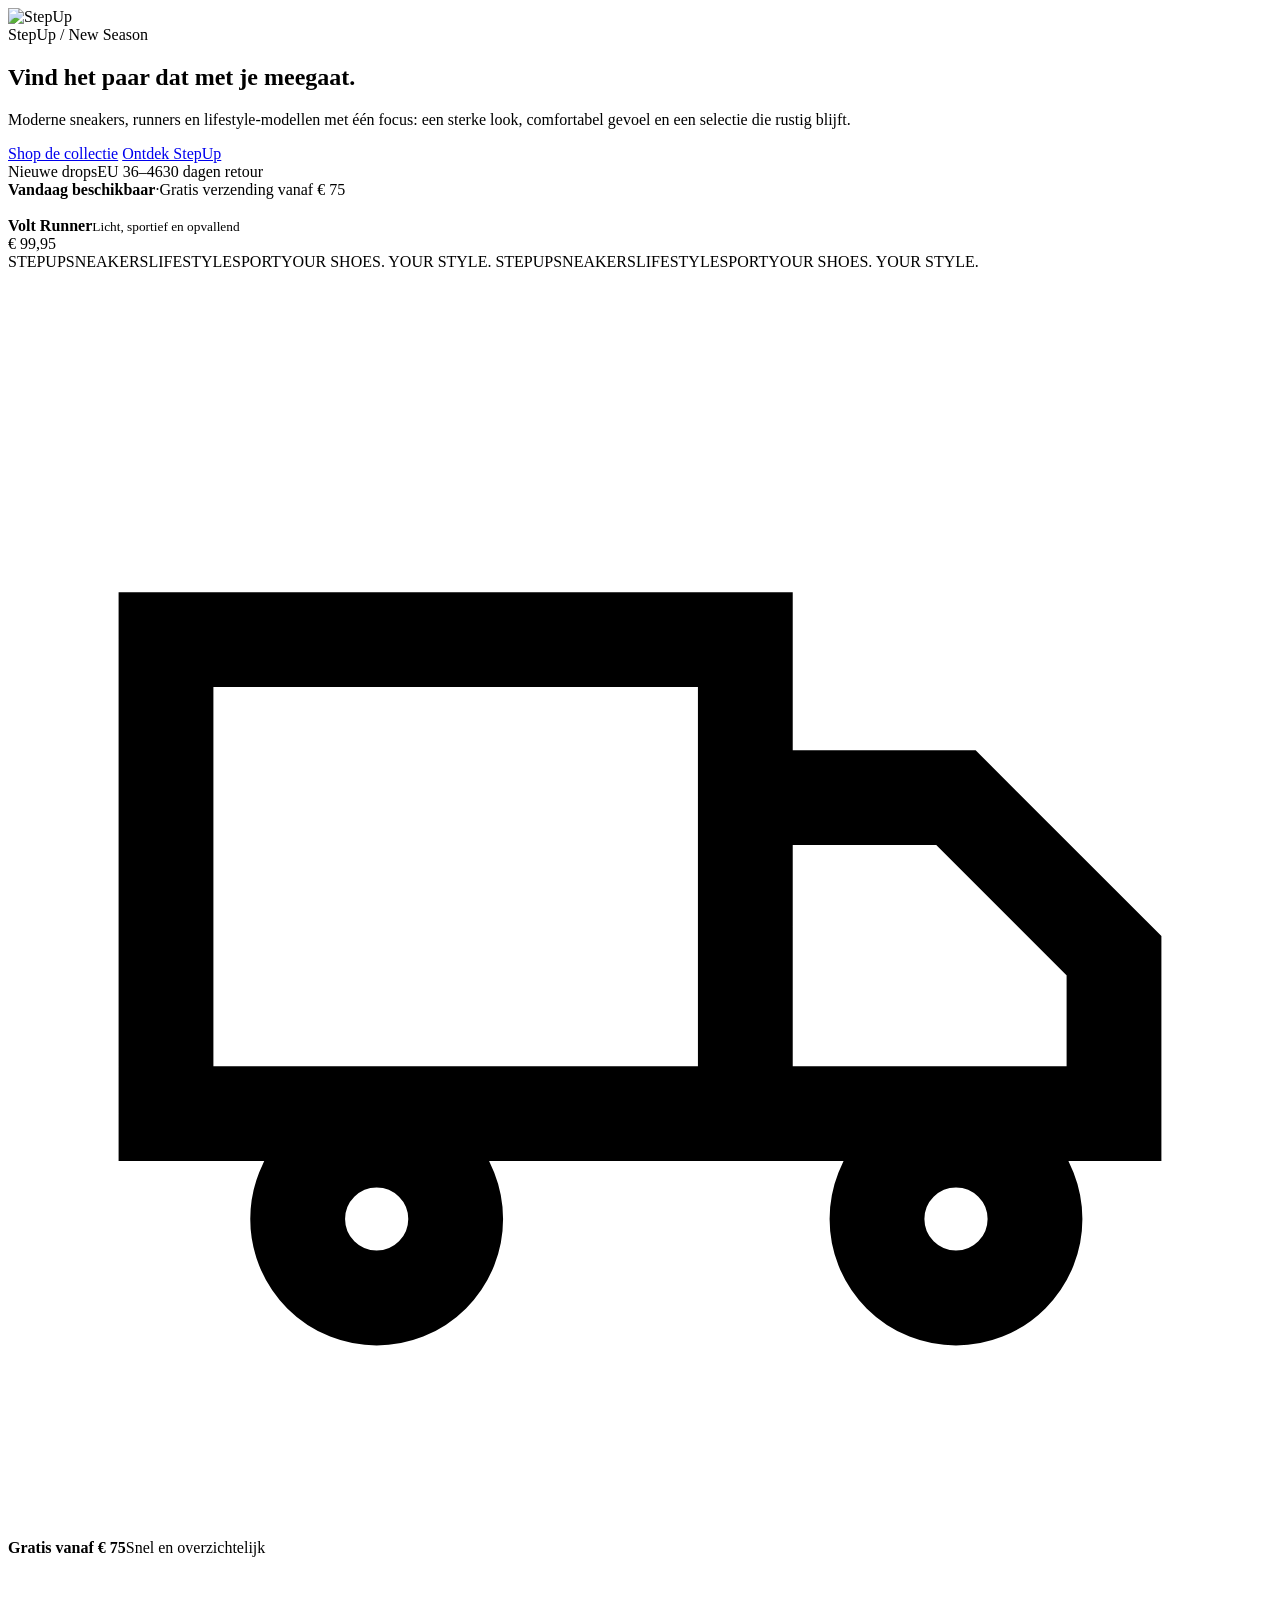
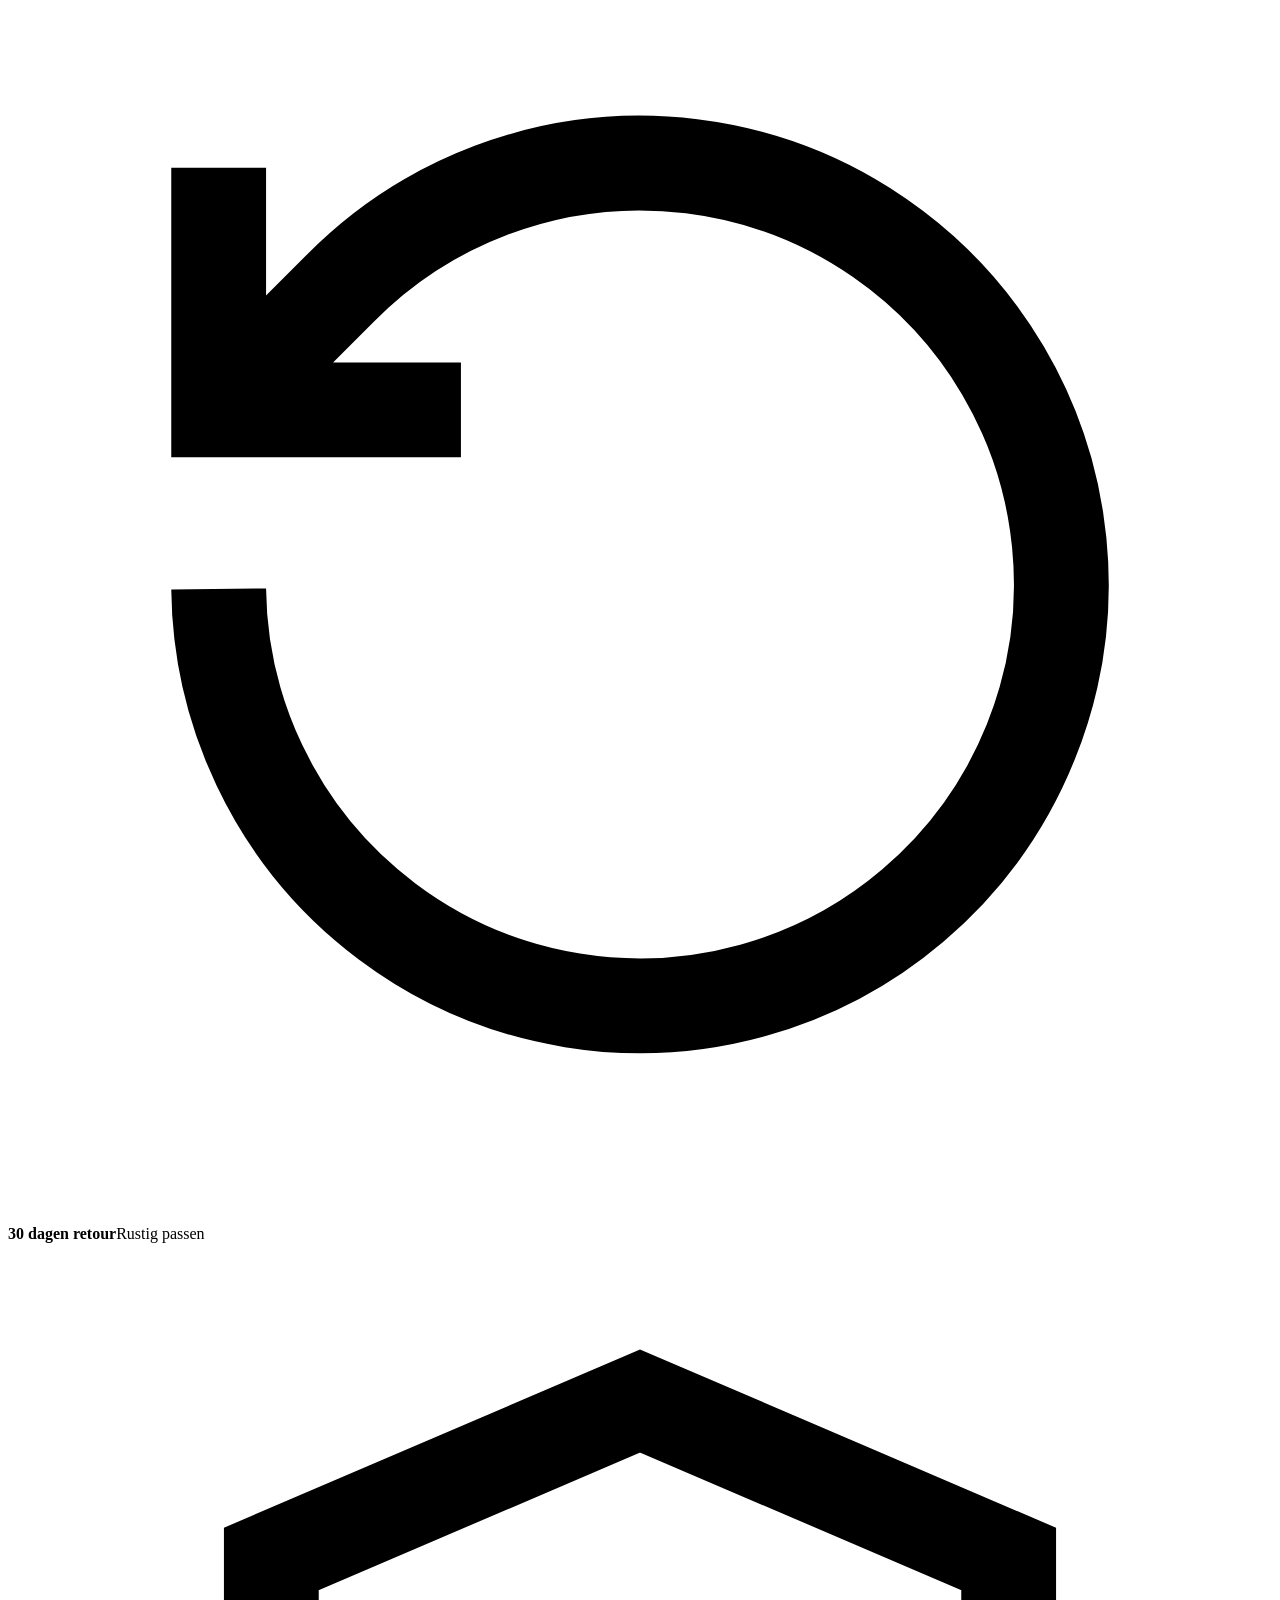
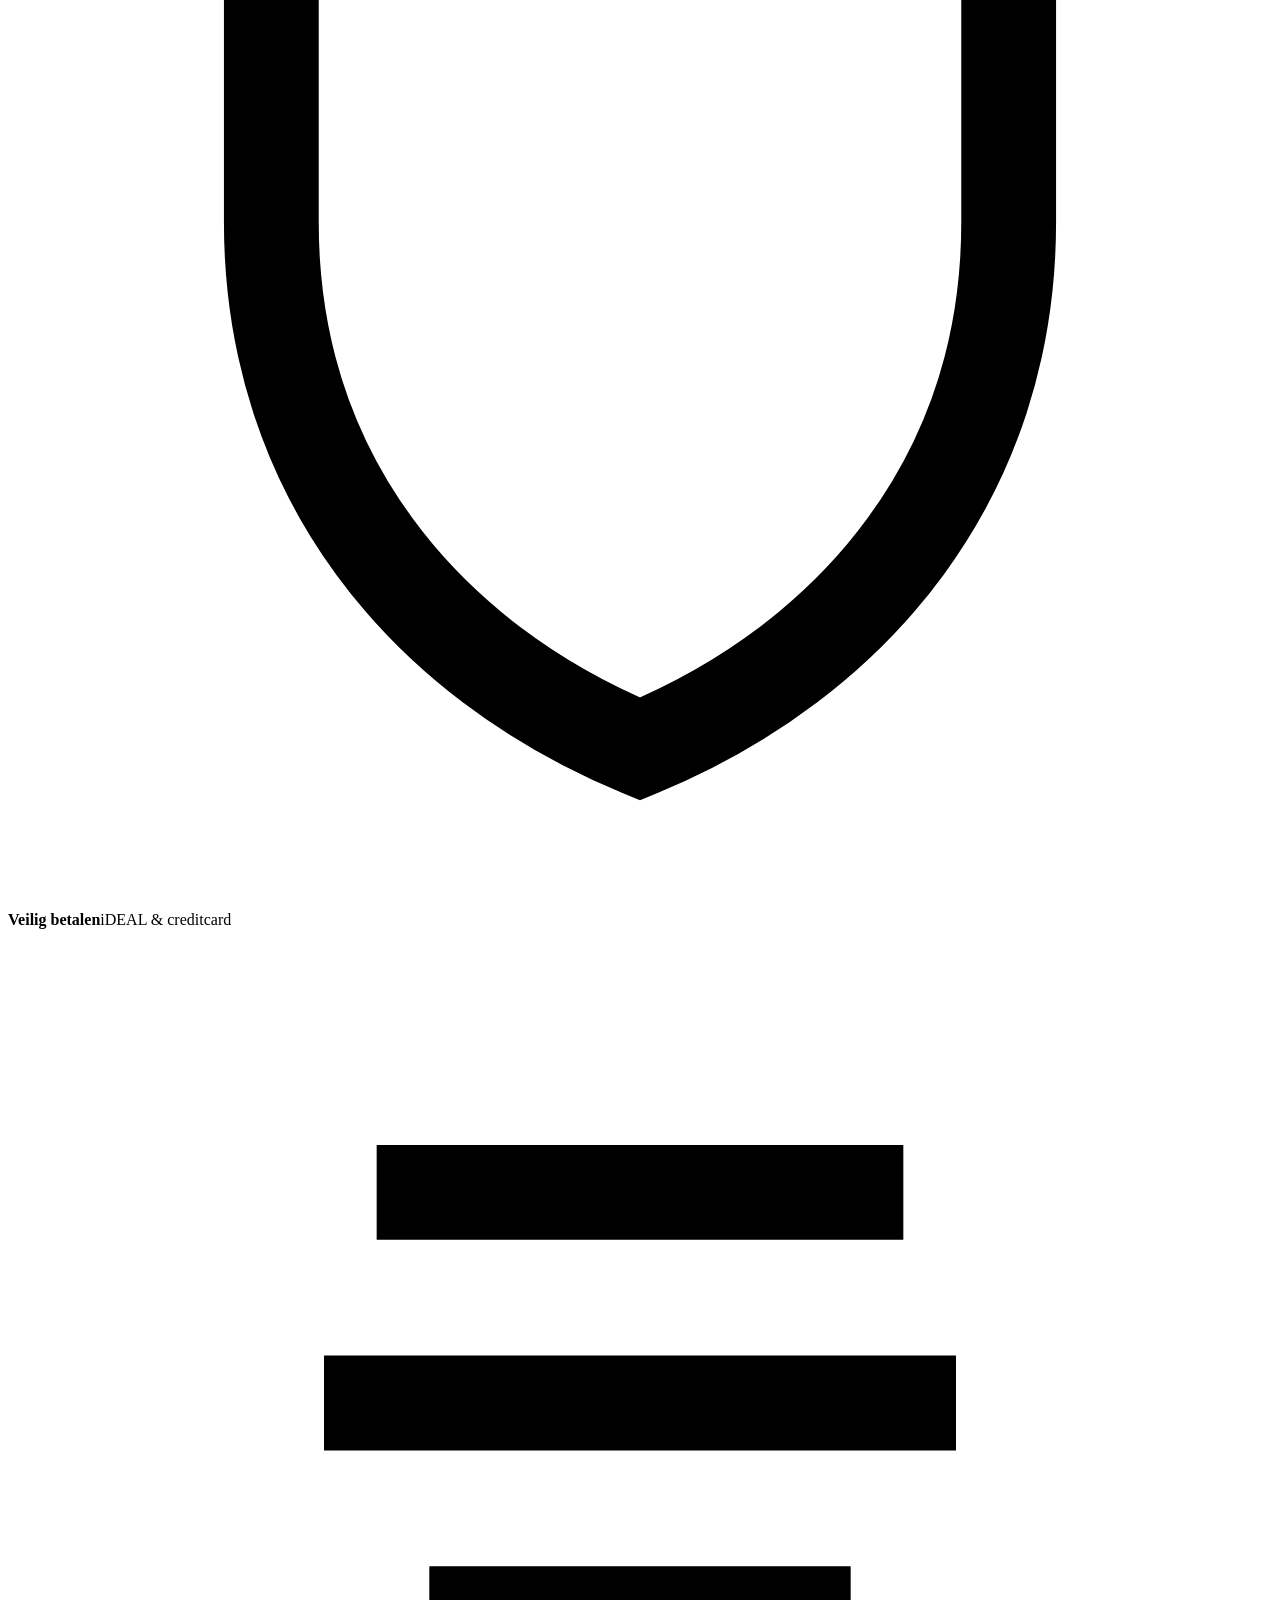
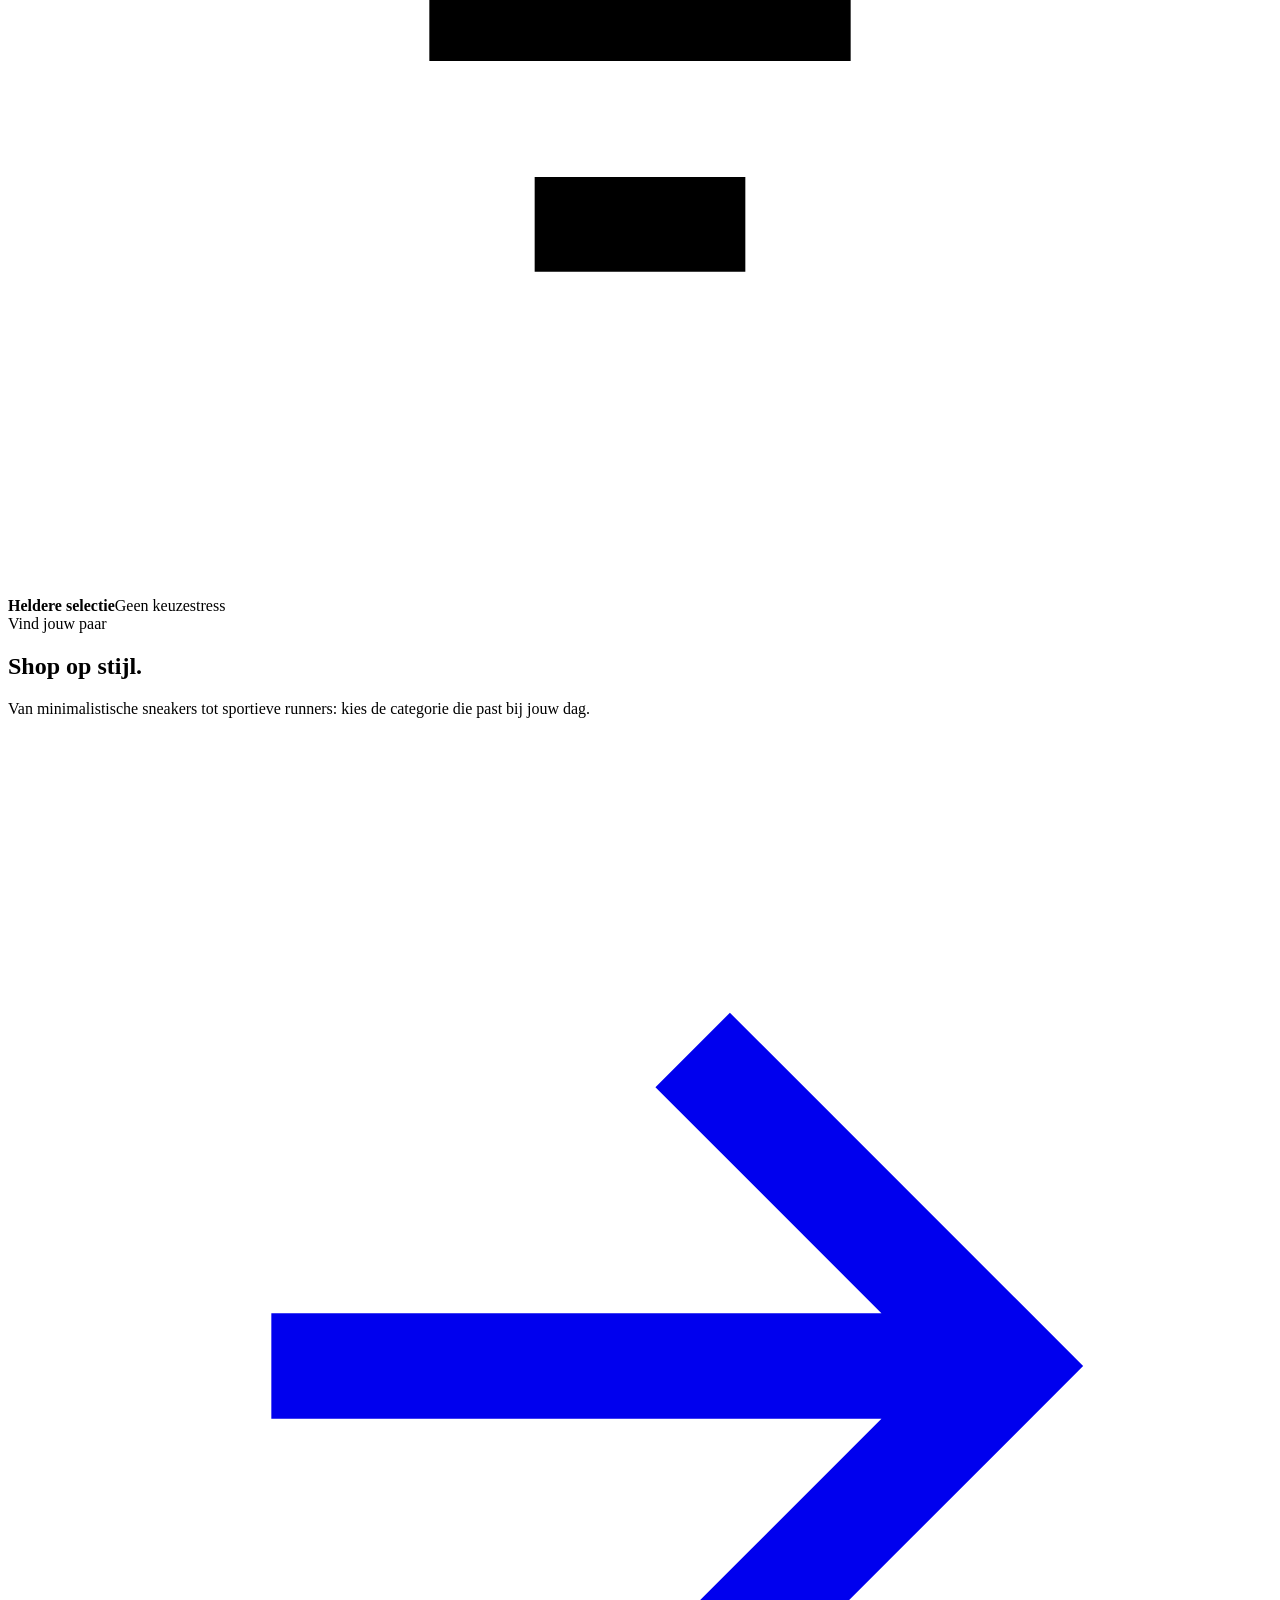
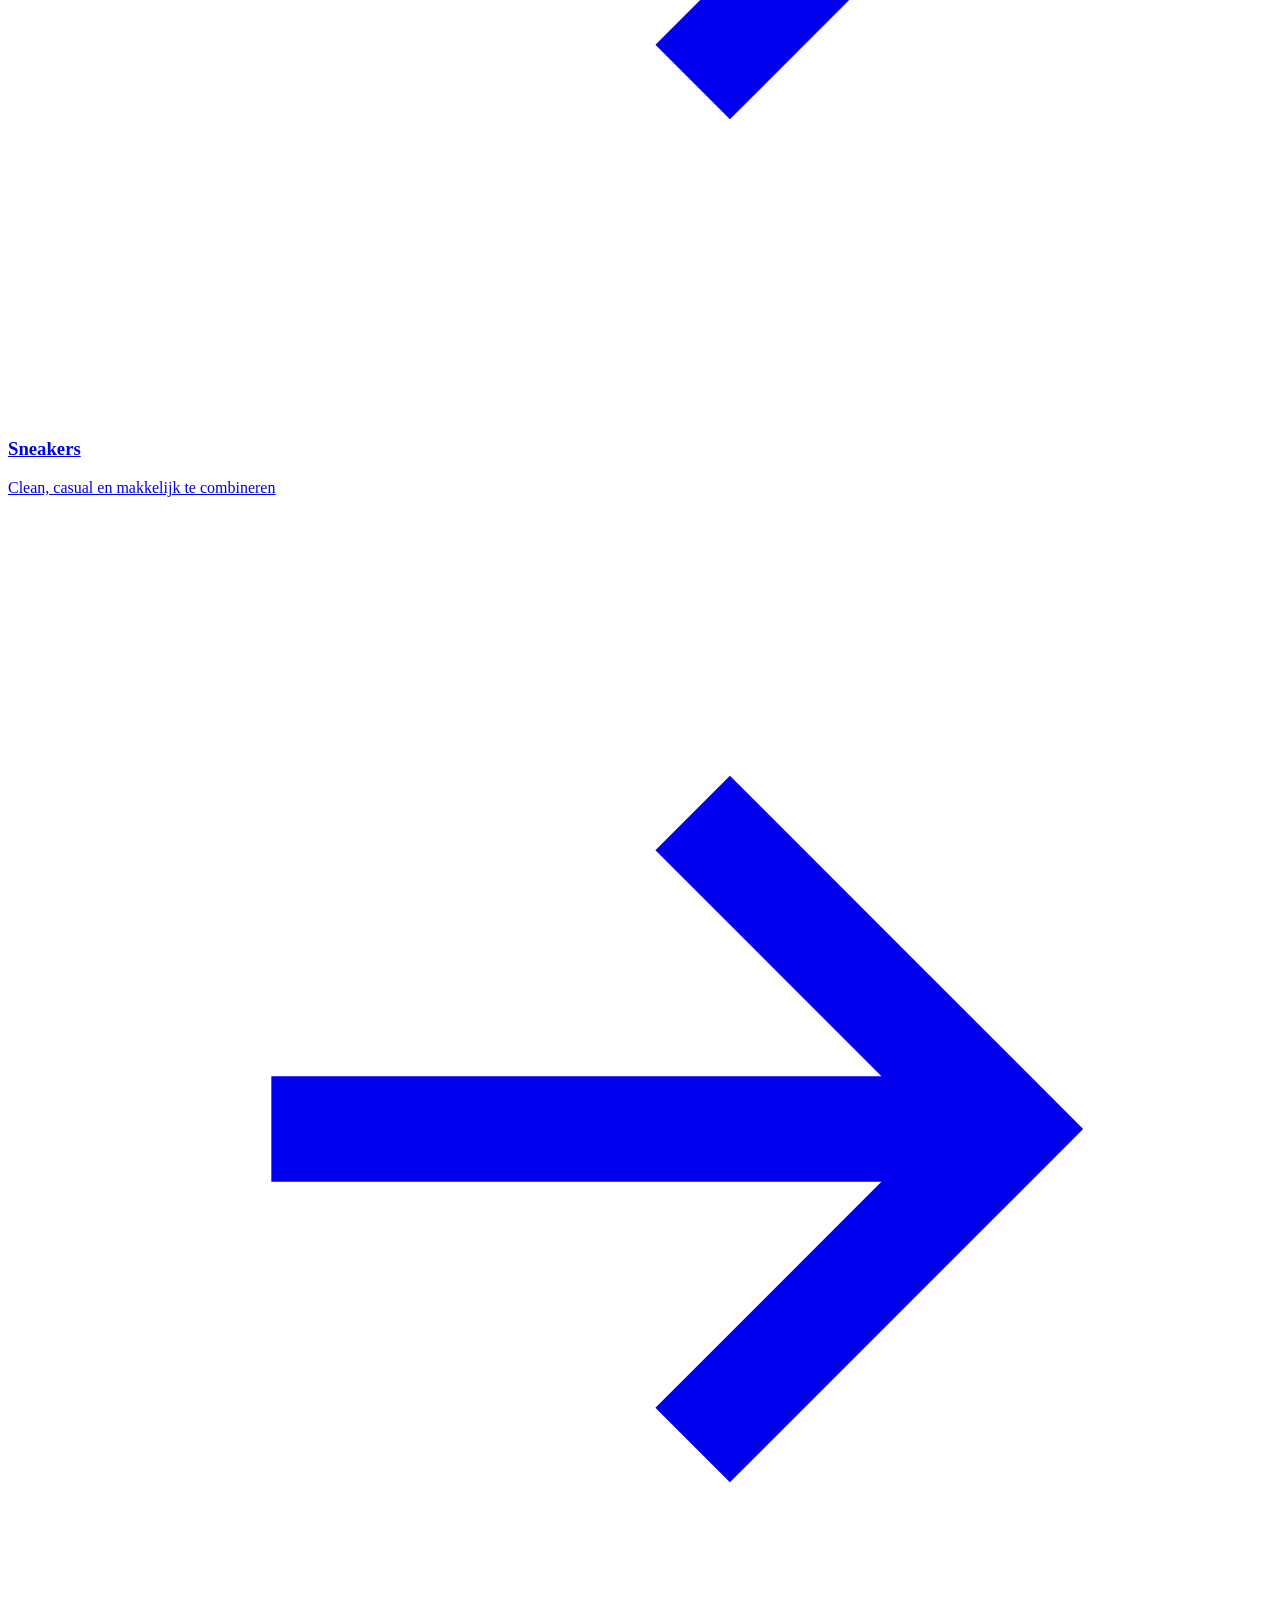
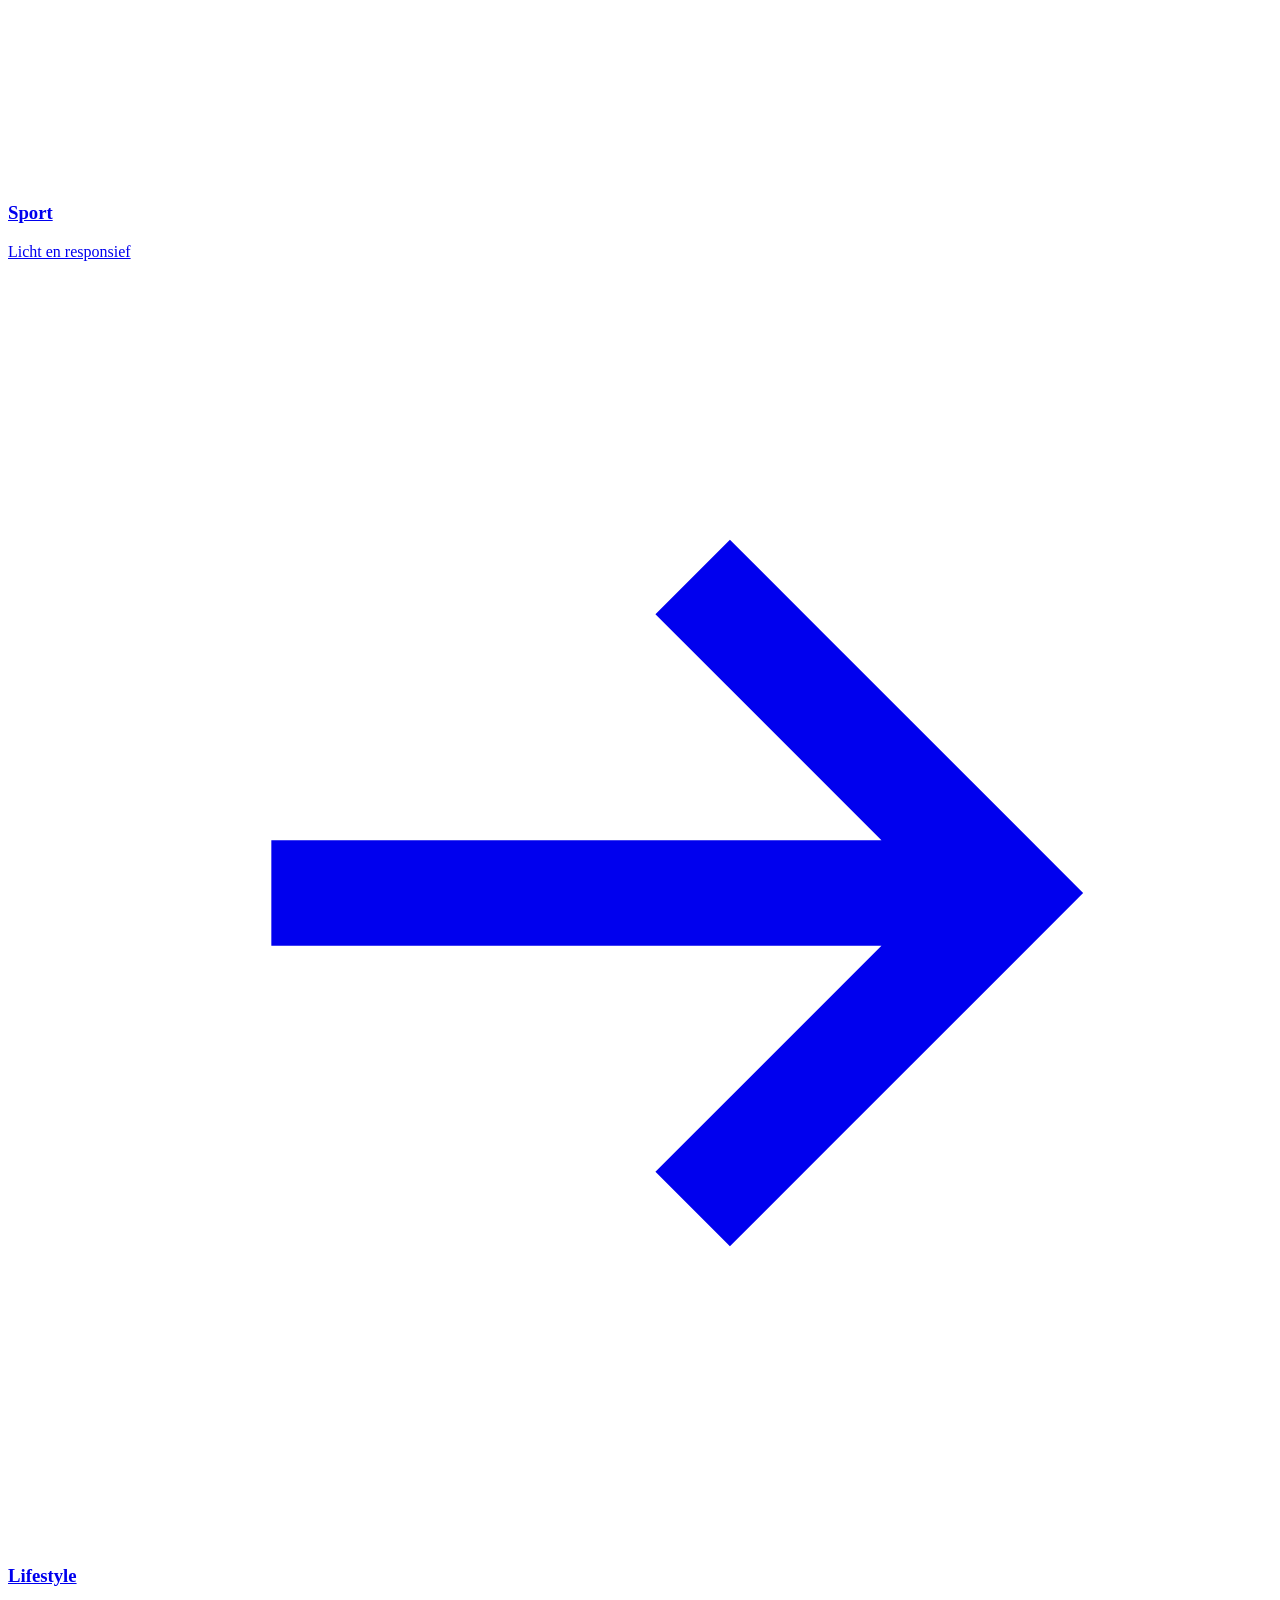
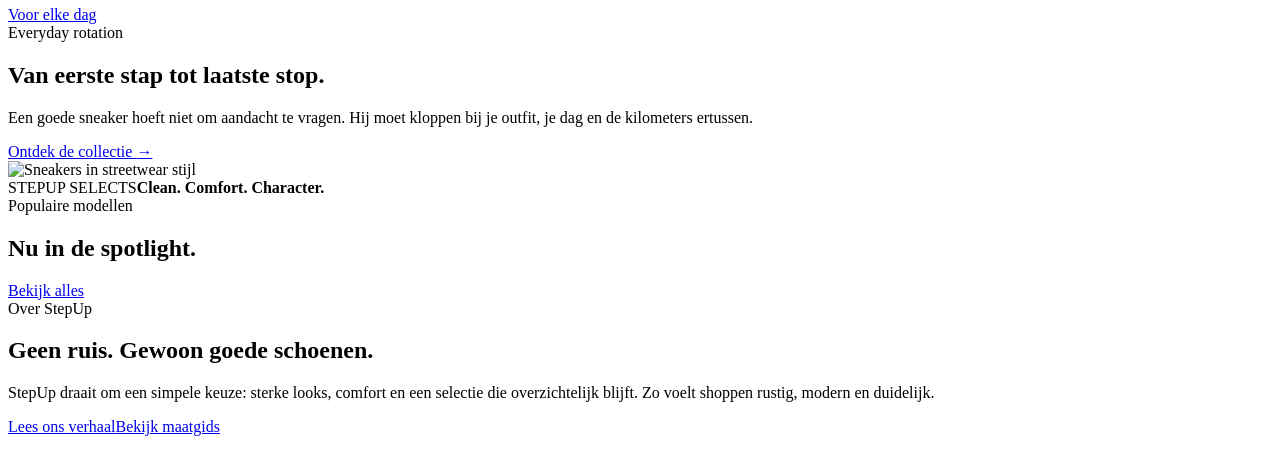
==== index.html @ 73e2ddc4 "Add files via upload" ====
<!doctype html>
<html lang="nl">
<head>
  <meta charset="utf-8">
  <meta name="viewport" content="width=device-width,initial-scale=1">
  <meta name="theme-color" content="#eef7ff">
  <title>StepUp — Jouw schoenen. Jouw stijl.</title>
  <meta name="description" content="StepUp schoenenwebshop voor sneakers, lifestyle en sport.">
  <link rel="icon" href="assets/logo.png"><link rel="stylesheet" href="assets/style.css">
</head>
<body class="intro-pending">
<div class="intro-splash" id="introSplash" aria-label="StepUp wordt geladen">
  <div class="intro-splash-inner">
    <img src="assets/logo.png" alt="StepUp">
    <div class="intro-line" aria-hidden="true"><span></span></div>
  </div>
</div>
<header id="siteHeader"></header>
<main>
  <section class="hero">
    <div class="wrap">
      <div class="hero-card glass">
        <div class="hero-copy">
          <span class="kicker">StepUp / New Season</span>
          <h1>Vind het paar dat met je meegaat.</h1>
          <p>Moderne sneakers, runners en lifestyle-modellen met één focus: een sterke look, comfortabel gevoel en een selectie die rustig blijft.</p>
          <div class="actions">
            <a class="btn btn-primary" href="shop.html">Shop de collectie</a>
            <a class="btn btn-glass" href="over-ons.html">Ontdek StepUp</a>
          </div>
          <div class="hero-proof" aria-label="Voordelen">
            <span>Nieuwe drops</span><span>EU 36–46</span><span>30 dagen retour</span>
          </div>
          <div class="hero-mini-proof"><span class="status-dot"></span><strong>Vandaag beschikbaar</strong><span>·</span><span>Gratis verzending vanaf € 75</span></div>
        </div>
        <div class="hero-photo">
          <img src="https://images.unsplash.com/photo-1542291026-7eec264c27ff?auto=format&fit=crop&w=1400&q=88" alt="Rode sneaker" referrerpolicy="no-referrer" onerror="this.style.opacity='0'">
          <div class="float-card">
            <div class="float-row"><div><strong>Volt Runner</strong><small>Licht, sportief en opvallend</small></div><span class="price-pill">€ 99,95</span></div>
          </div>
        </div>
      </div>
    </div>
  </section>

  <div class="wrap signature-marquee-wrap" aria-hidden="true">
    <div class="signature-marquee glass">
      <div class="signature-marquee-track">
        <span>STEPUP</span><i></i><span>SNEAKERS</span><i></i><span>LIFESTYLE</span><i></i><span>SPORT</span><i></i><span>YOUR SHOES. YOUR STYLE.</span><i></i>
        <span>STEPUP</span><i></i><span>SNEAKERS</span><i></i><span>LIFESTYLE</span><i></i><span>SPORT</span><i></i><span>YOUR SHOES. YOUR STYLE.</span><i></i>
      </div>
    </div>
  </div>

  <div class="wrap trust">
    <div class="trust-card glass"><div class="trust-icon"><svg viewBox="0 0 24 24" fill="none" stroke="currentColor" stroke-width="1.8"><path d="M3 7h11v9H3zM14 10h4l3 3v3h-7z"/><circle cx="7" cy="18" r="1.5"/><circle cx="18" cy="18" r="1.5"/></svg></div><div><strong>Gratis vanaf € 75</strong><span>Snel en overzichtelijk</span></div></div>
    <div class="trust-card glass"><div class="trust-icon"><svg viewBox="0 0 24 24" fill="none" stroke="currentColor" stroke-width="1.8"><path d="M4 12a8 8 0 1 0 2.3-5.7L4 8.6M4 4v4.6h4.6"/></svg></div><div><strong>30 dagen retour</strong><span>Rustig passen</span></div></div>
    <div class="trust-card glass"><div class="trust-icon"><svg viewBox="0 0 24 24" fill="none" stroke="currentColor" stroke-width="1.8"><path d="M12 3 5 6v5c0 4.8 2.9 8.3 7 10 4.1-1.7 7-5.2 7-10V6l-7-3Z"/></svg></div><div><strong>Veilig betalen</strong><span>iDEAL & creditcard</span></div></div>
    <div class="trust-card glass"><div class="trust-icon"><svg viewBox="0 0 24 24" fill="none" stroke="currentColor" stroke-width="1.8"><path d="M7 5h10M6 9h12M8 13h8M10 17h4"/></svg></div><div><strong>Heldere selectie</strong><span>Geen keuzestress</span></div></div>
  </div>

  <section class="section">
    <div class="wrap">
      <div class="section-head"><div><span class="kicker">Vind jouw paar</span><h2>Shop op stijl.</h2></div><p>Van minimalistische sneakers tot sportieve runners: kies de categorie die past bij jouw dag.</p></div>
      <div class="category-grid">
        <a class="category" href="shop.html?cat=Sneakers"><span class="category-arrow"><svg viewBox="0 0 24 24" fill="none" stroke="currentColor" stroke-width="2"><path d="M5 12h14M13 6l6 6-6 6"/></svg></span><img src="https://images.unsplash.com/photo-1608231387042-66d1773070a5?auto=format&fit=crop&w=1100&q=84" alt="Sneakers" referrerpolicy="no-referrer" onerror="this.style.opacity='0'"><div class="category-copy"><h3>Sneakers</h3><span>Clean, casual en makkelijk te combineren</span></div></a>
        <a class="category" href="shop.html?cat=Sport"><span class="category-arrow"><svg viewBox="0 0 24 24" fill="none" stroke="currentColor" stroke-width="2"><path d="M5 12h14M13 6l6 6-6 6"/></svg></span><img src="https://images.unsplash.com/photo-1491553895911-0055eca6402d?auto=format&fit=crop&w=1000&q=84" alt="Sportschoenen" referrerpolicy="no-referrer" onerror="this.style.opacity='0'"><div class="category-copy"><h3>Sport</h3><span>Licht en responsief</span></div></a>
        <a class="category" href="shop.html?cat=Lifestyle"><span class="category-arrow"><svg viewBox="0 0 24 24" fill="none" stroke="currentColor" stroke-width="2"><path d="M5 12h14M13 6l6 6-6 6"/></svg></span><img src="https://images.unsplash.com/photo-1460353581641-37baddab0fa2?auto=format&fit=crop&w=1000&q=84" alt="Lifestyle schoenen" referrerpolicy="no-referrer" onerror="this.style.opacity='0'"><div class="category-copy"><h3>Lifestyle</h3><span>Voor elke dag</span></div></a>
      </div>
    </div>
  </section>

  <section class="section editorial-section">
    <div class="wrap">
      <div class="editorial glass">
        <div class="editorial-copy"><span class="kicker">Everyday rotation</span><h2>Van eerste stap tot laatste stop.</h2><p>Een goede sneaker hoeft niet om aandacht te vragen. Hij moet kloppen bij je outfit, je dag en de kilometers ertussen.</p><a class="text-link" href="shop.html">Ontdek de collectie <span>→</span></a></div>
        <div class="editorial-photo"><img src="https://images.unsplash.com/photo-1552346154-21d32810aba3?auto=format&fit=crop&w=1400&q=86" alt="Sneakers in streetwear stijl" loading="lazy" referrerpolicy="no-referrer"></div>
        <div class="editorial-note"><span>STEPUP SELECTS</span><strong>Clean. Comfort. Character.</strong></div>
      </div>
    </div>
  </section>

  <section class="section">
    <div class="wrap">
      <div class="section-head"><div><span class="kicker">Populaire modellen</span><h2>Nu in de spotlight.</h2></div><a class="btn btn-glass" href="shop.html">Bekijk alles</a></div>
      <div class="products" id="featuredProducts"></div>
    </div>
  </section>

  <section class="section">
    <div class="wrap">
      <div class="promo glass">
        <div class="promo-copy"><span class="kicker">Over StepUp</span><h2>Geen ruis. Gewoon goede schoenen.</h2><p>StepUp draait om een simpele keuze: sterke looks, comfort en een selectie die overzichtelijk blijft. Zo voelt shoppen rustig, modern en duidelijk.</p><div class="actions"><a class="btn btn-primary" href="over-ons.html">Lees ons verhaal</a><a class="btn btn-glass" href="maatgids.html">Bekijk maatgids</a></div></div>
        <div class="promo-photo"><img src="https://images.unsplash.com/photo-1495555961986-6d4c1ecb7be3?auto=format&fit=crop&w=1200&q=84" alt="Sneakers in een winkel" referrerpolicy="no-referrer" onerror="this.style.opacity='0'"></div>
      </div>
    </div>
  </section>
</main>
<footer id="siteFooter"></footer>
<div id="toast" class="toast"></div>
<script src="assets/site.js"></script>
</body>
</html>
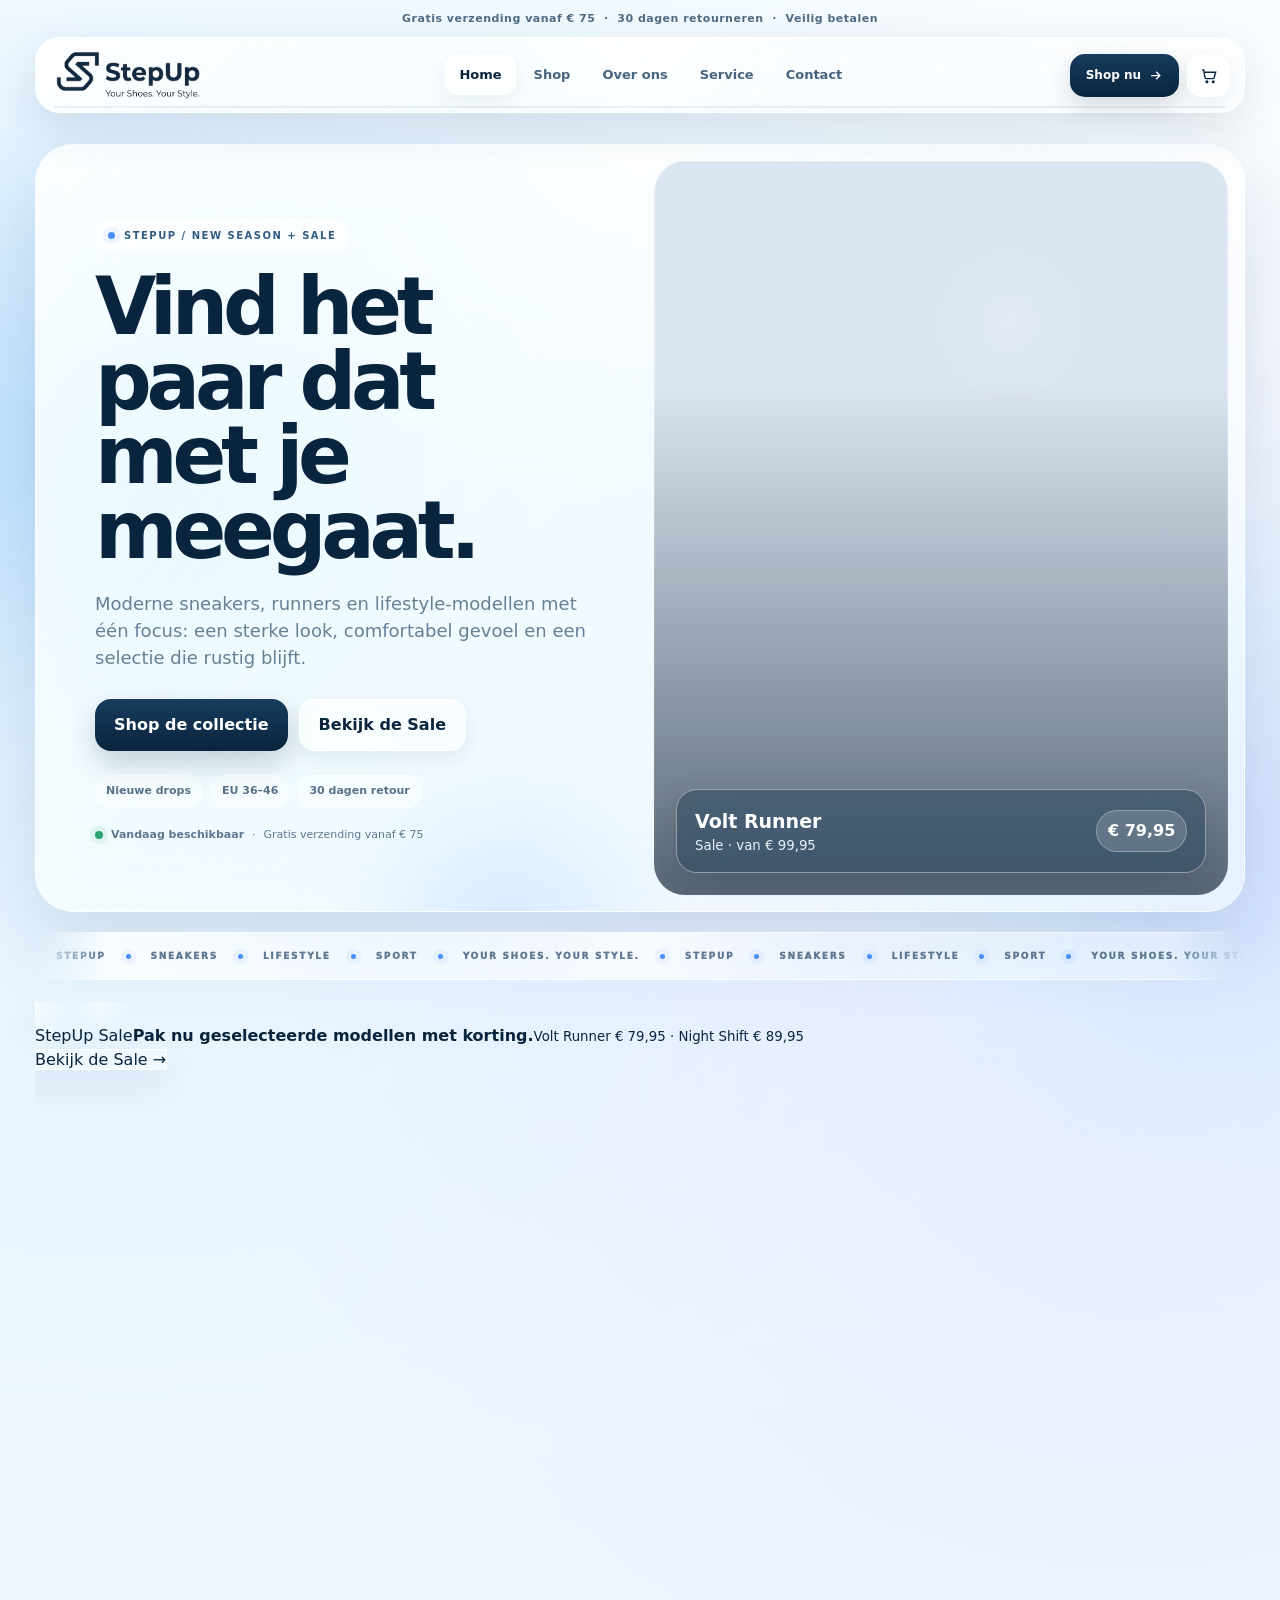
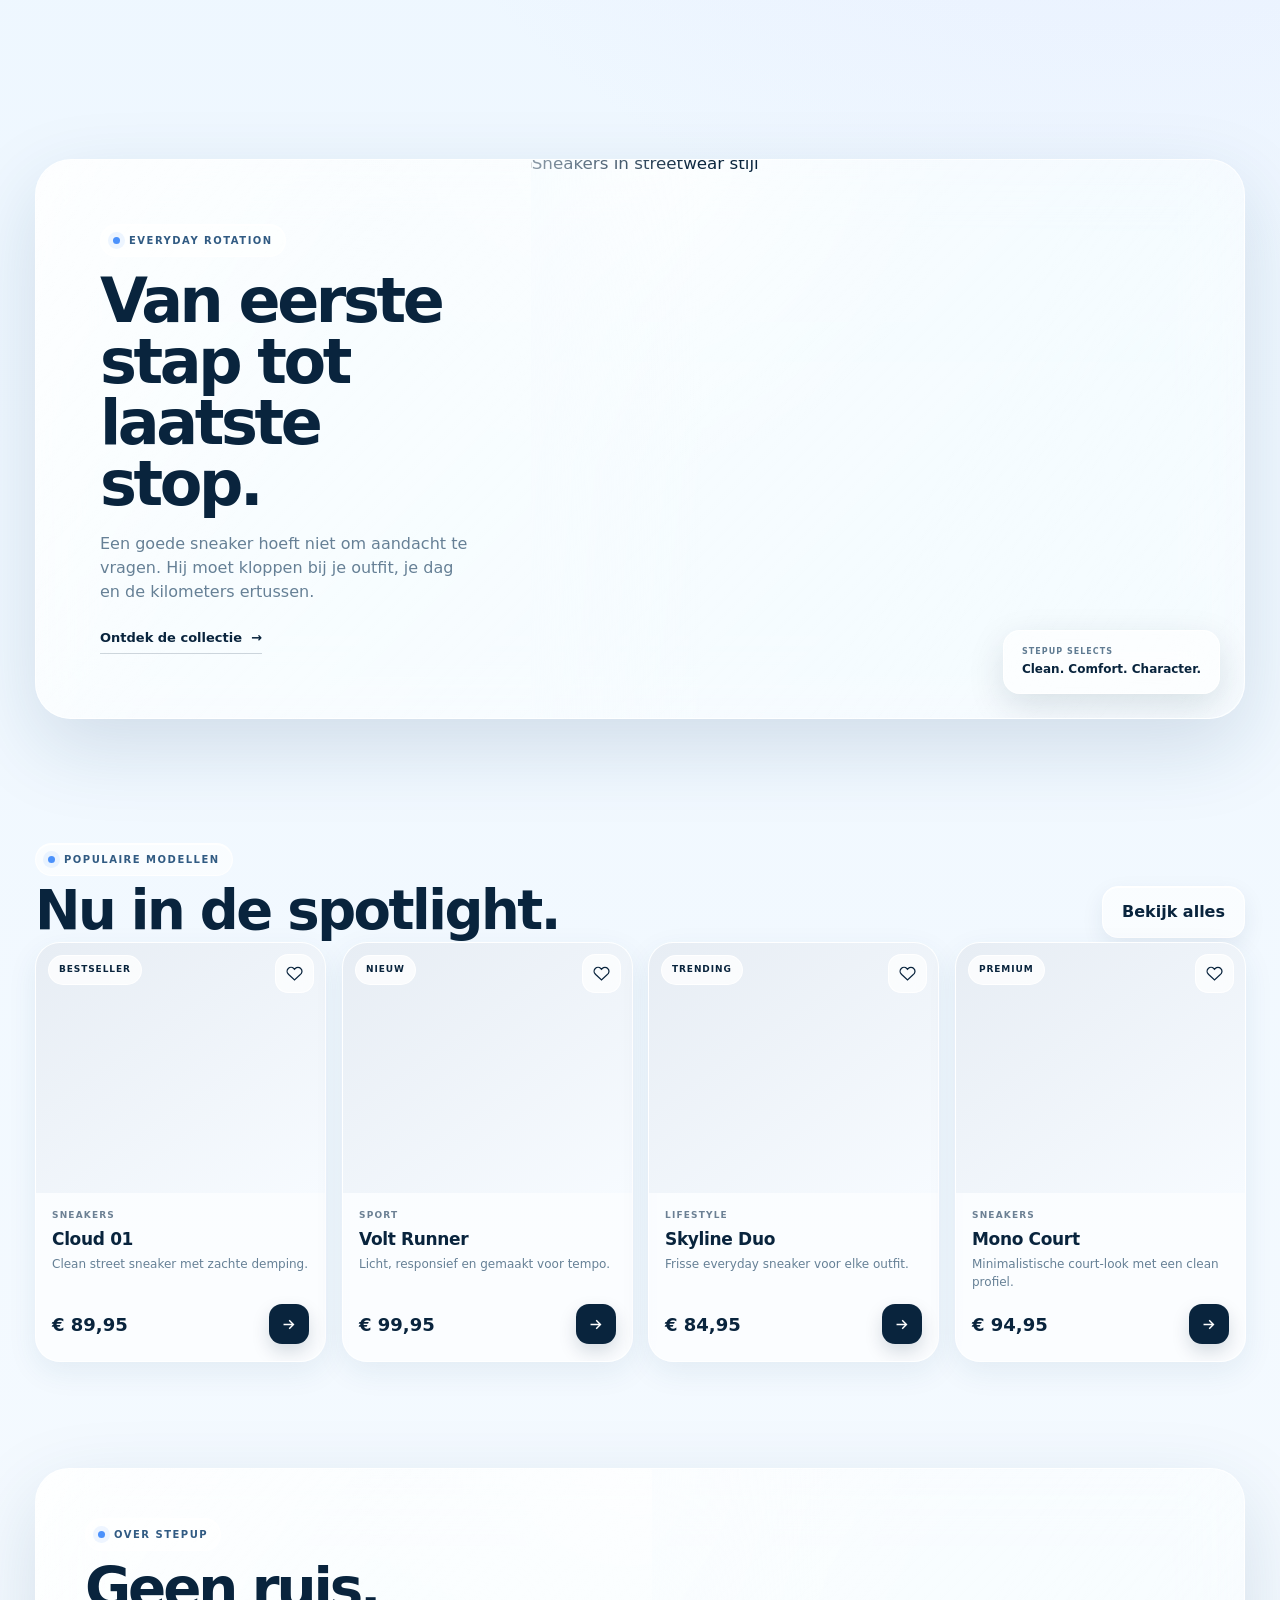
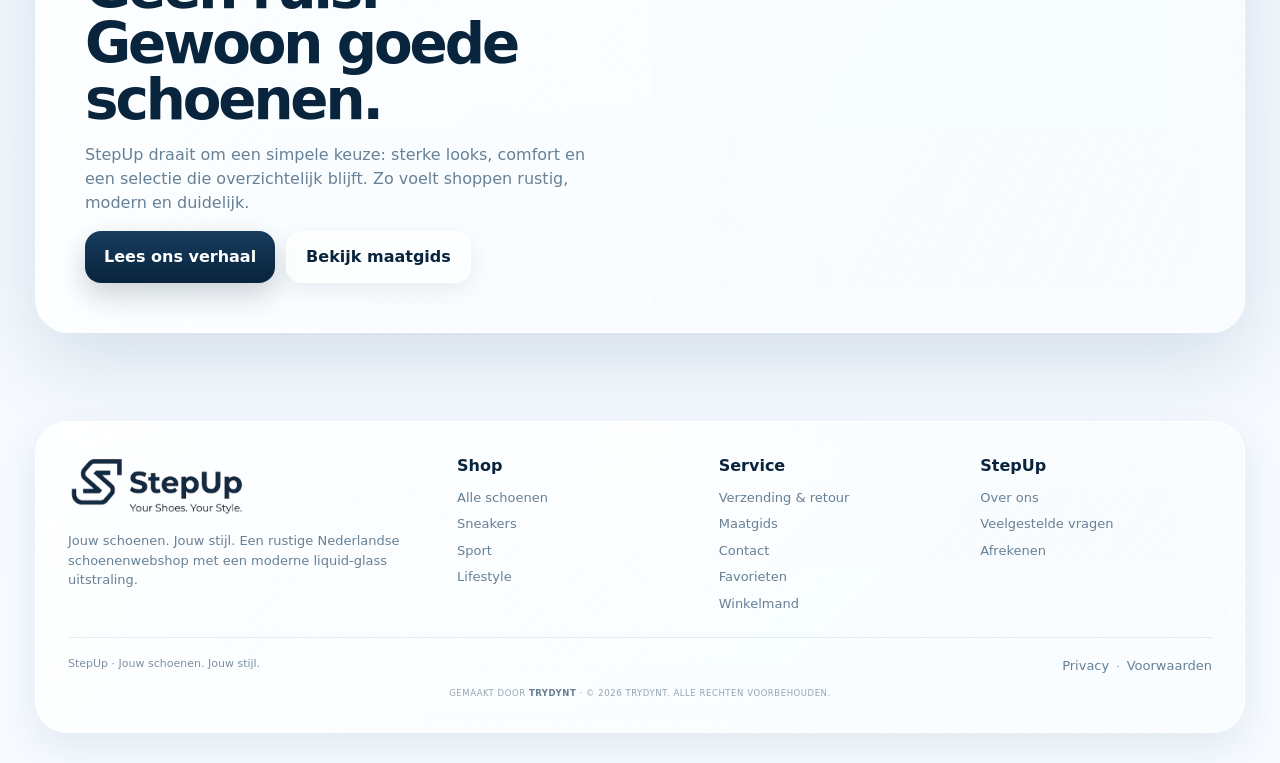
==== commit 3f62096a: "Add files via upload" ====
--- a/index.html
+++ b/index.html
@@ -4,8 +4,8 @@
   <meta charset="utf-8">
   <meta name="viewport" content="width=device-width,initial-scale=1">
   <meta name="theme-color" content="#eef7ff">
-  <title>StepUp — Jouw schoenen. Jouw stijl.</title>
-  <meta name="description" content="StepUp schoenenwebshop voor sneakers, lifestyle en sport.">
+  <title>StepUp | Sneakers, sportschoenen & lifestyle schoenen</title>
+  <meta name="description" content="Shop sneakers, sportschoenen en lifestyle schoenen bij StepUp. Ontdek comfortabele modellen, scherpe aanbiedingen en gratis verzending vanaf € 75.">
   <link rel="icon" href="assets/logo.png"><link rel="stylesheet" href="assets/style.css">
 </head>
 <body class="intro-pending">
@@ -21,12 +21,12 @@
     <div class="wrap">
       <div class="hero-card glass">
         <div class="hero-copy">
-          <span class="kicker">StepUp / New Season</span>
+          <span class="kicker">StepUp / New Season + Sale</span>
           <h1>Vind het paar dat met je meegaat.</h1>
           <p>Moderne sneakers, runners en lifestyle-modellen met één focus: een sterke look, comfortabel gevoel en een selectie die rustig blijft.</p>
           <div class="actions">
             <a class="btn btn-primary" href="shop.html">Shop de collectie</a>
-            <a class="btn btn-glass" href="over-ons.html">Ontdek StepUp</a>
+            <a class="btn btn-glass" href="shop.html?cat=Sale">Bekijk de Sale</a>
           </div>
           <div class="hero-proof" aria-label="Voordelen">
             <span>Nieuwe drops</span><span>EU 36–46</span><span>30 dagen retour</span>
@@ -36,7 +36,7 @@
         <div class="hero-photo">
           <img src="https://images.unsplash.com/photo-1542291026-7eec264c27ff?auto=format&fit=crop&w=1400&q=88" alt="Rode sneaker" referrerpolicy="no-referrer" onerror="this.style.opacity='0'">
           <div class="float-card">
-            <div class="float-row"><div><strong>Volt Runner</strong><small>Licht, sportief en opvallend</small></div><span class="price-pill">€ 99,95</span></div>
+            <div class="float-row"><div><strong>Volt Runner</strong><small>Sale · van € 99,95</small></div><span class="price-pill">€ 79,95</span></div>
           </div>
         </div>
       </div>
@@ -51,6 +51,15 @@
       </div>
     </div>
   </div>
+
+  <section class="sale-strip-section" aria-label="Aanbieding">
+    <div class="wrap">
+      <a class="sale-strip glass" href="shop.html?cat=Sale">
+        <div><span class="sale-eyebrow">StepUp Sale</span><strong>Pak nu geselecteerde modellen met korting.</strong><small>Volt Runner € 79,95 · Night Shift € 89,95</small></div>
+        <span class="sale-strip-cta">Bekijk de Sale →</span>
+      </a>
+    </div>
+  </section>
 
   <div class="wrap trust">
     <div class="trust-card glass"><div class="trust-icon"><svg viewBox="0 0 24 24" fill="none" stroke="currentColor" stroke-width="1.8"><path d="M3 7h11v9H3zM14 10h4l3 3v3h-7z"/><circle cx="7" cy="18" r="1.5"/><circle cx="18" cy="18" r="1.5"/></svg></div><div><strong>Gratis vanaf € 75</strong><span>Snel en overzichtelijk</span></div></div>
--- a/assets/style.css
+++ b/assets/style.css
@@ -0,0 +1,755 @@
+:root{
+  --ink:#09243d;
+  --ink-2:#153a5b;
+  --muted:#668096;
+  --blue:#4a8ff7;
+  --blue-2:#8bc8ff;
+  --ice:#edf7ff;
+  --ice-2:#f8fbff;
+  --glass:rgba(255,255,255,.54);
+  --glass-strong:rgba(255,255,255,.76);
+  --glass-dark:rgba(13,39,62,.46);
+  --line:rgba(255,255,255,.82);
+  --line-soft:rgba(75,110,140,.12);
+  --shadow:0 28px 80px rgba(21,67,106,.15);
+  --soft:0 14px 38px rgba(25,69,108,.10);
+  --nav-shadow:0 14px 44px rgba(17,54,86,.12);
+  --r:32px;
+  --r2:22px;
+  --page:min(1210px,calc(100% - 36px));
+}
+*{box-sizing:border-box}
+html{scroll-behavior:smooth;scroll-padding-top:104px}
+body{margin:0;font-family:Inter,ui-sans-serif,system-ui,-apple-system,BlinkMacSystemFont,"Segoe UI",sans-serif;color:var(--ink);background:
+  radial-gradient(circle at 10% 10%,rgba(157,215,255,.28),transparent 30%),
+  radial-gradient(circle at 88% 25%,rgba(188,180,255,.20),transparent 28%),
+  linear-gradient(180deg,#fbfdff 0%,#eef7ff 38%,#f7fbff 100%);line-height:1.5;min-height:100vh;overflow-x:clip}
+body::before,body::after{content:"";position:fixed;z-index:-2;border-radius:999px;filter:blur(70px);opacity:.72;pointer-events:none}
+body::before{width:560px;height:560px;left:-220px;top:170px;background:radial-gradient(circle,#a9d6ff 0%,#d7eeff 58%,transparent 75%)}
+body::after{width:650px;height:650px;right:-260px;top:520px;background:radial-gradient(circle,#c8d8ff 0%,#ddf3ff 57%,transparent 76%)}
+a{color:inherit;text-decoration:none}
+button,input,select,textarea{font:inherit}
+button{cursor:pointer}
+img{display:block;max-width:100%}
+.wrap{width:var(--page);margin-inline:auto}
+main{position:relative;z-index:1}
+::selection{background:rgba(74,143,247,.22)}
+
+.glass{position:relative;isolation:isolate;background:linear-gradient(135deg,rgba(255,255,255,.77),rgba(255,255,255,.36));border:1px solid var(--line);box-shadow:var(--soft);backdrop-filter:blur(28px) saturate(165%);-webkit-backdrop-filter:blur(28px) saturate(165%)}
+.glass::before{content:"";position:absolute;z-index:-1;inset:0;border-radius:inherit;pointer-events:none;background:linear-gradient(118deg,rgba(255,255,255,.74),transparent 25%,transparent 70%,rgba(255,255,255,.27));opacity:.72}
+
+/* Sticky liquid-glass navigation */
+#siteHeader{position:sticky;top:0;z-index:1000;padding-top:4px;transition:padding .3s ease;pointer-events:none}
+#siteHeader::after{content:"";position:absolute;z-index:-1;left:0;right:0;top:0;height:116px;background:linear-gradient(180deg,rgba(247,252,255,.88),rgba(247,252,255,.52) 52%,transparent);opacity:.4;transition:opacity .3s ease;pointer-events:none}
+#siteHeader.scrolled::after{opacity:.92}
+.announcement{height:30px;padding:7px 16px 5px;text-align:center;color:#506c84;font-size:11px;font-weight:700;letter-spacing:.045em;overflow:hidden;transition:height .3s ease,padding .3s ease,opacity .22s ease,transform .3s ease;pointer-events:auto}
+#siteHeader.scrolled .announcement{height:0;padding-top:0;padding-bottom:0;opacity:0;transform:translateY(-8px)}
+.nav-shell{padding:3px 0 11px;transition:padding .3s ease;pointer-events:auto}
+.nav{height:76px;border-radius:25px;display:flex;align-items:center;padding:0 14px 0 18px;gap:16px;background:linear-gradient(135deg,rgba(255,255,255,.78),rgba(255,255,255,.49));box-shadow:var(--nav-shadow),inset 0 1px 0 rgba(255,255,255,.9);transition:height .3s ease,border-radius .3s ease,box-shadow .3s ease,background .3s ease}
+#siteHeader.scrolled .nav{height:64px;border-radius:21px;background:linear-gradient(135deg,rgba(255,255,255,.86),rgba(244,250,255,.68));box-shadow:0 18px 50px rgba(15,51,83,.16),inset 0 1px 0 #fff}
+#siteHeader.scrolled .nav-shell{padding-bottom:8px}
+.brand{display:flex;align-items:center;width:178px;flex:none;position:relative;z-index:2}
+.brand img{width:100%;height:54px;object-fit:contain;object-position:left center;transition:height .3s ease}
+#siteHeader.scrolled .brand img{height:46px}
+.navlinks{display:flex;align-items:center;justify-content:center;gap:4px;flex:1;position:relative;z-index:2}
+.navlinks a{font-size:13px;font-weight:800;color:#46647e;padding:10px 14px;border-radius:13px;transition:background .2s ease,color .2s ease,box-shadow .2s ease,transform .2s ease}
+.navlinks a:hover{color:var(--ink);background:rgba(255,255,255,.46)}
+.navlinks a.active{color:var(--ink);background:rgba(255,255,255,.76);box-shadow:inset 0 1px 0 #fff,0 7px 20px rgba(35,77,116,.08)}
+.nav-actions{display:flex;align-items:center;gap:8px;position:relative;z-index:3}
+.nav-shop{height:43px;padding:0 16px;border-radius:15px;background:linear-gradient(180deg,#173c5e,#09243d);color:#fff;font-size:12px;font-weight:850;display:flex;align-items:center;gap:7px;box-shadow:0 10px 24px rgba(9,36,61,.17);transition:transform .2s ease,box-shadow .2s ease}
+.nav-shop:hover{transform:translateY(-1px);box-shadow:0 13px 28px rgba(9,36,61,.22)}
+.nav-shop svg{width:15px;height:15px}
+.icon-btn{width:43px;height:43px;border:1px solid rgba(255,255,255,.92);border-radius:15px;background:rgba(255,255,255,.62);box-shadow:inset 0 1px 0 #fff,0 7px 20px rgba(31,73,115,.08);display:grid;place-items:center;color:var(--ink);position:relative;transition:transform .2s ease,background .2s ease}
+.icon-btn:hover{transform:translateY(-1px);background:rgba(255,255,255,.85)}
+.icon-btn svg{width:19px;height:19px}
+.cart-count{position:absolute;right:-7px;top:-7px;z-index:8;min-width:20px;height:20px;padding:0 5px;border:2px solid rgba(248,252,255,.96);border-radius:999px;background:#0b2842;color:#fff;font-size:10px;line-height:1;font-weight:900;display:grid;place-items:center;box-shadow:0 5px 12px rgba(9,36,61,.18);transform-origin:center;transition:opacity .2s ease,transform .25s cubic-bezier(.2,.8,.2,1)}
+.cart-count.is-empty{opacity:0;transform:scale(.55);pointer-events:none}
+.menu-btn{display:none}
+.mobile-panel{display:none;pointer-events:auto}
+
+/* Typography + buttons */
+h1,h2,h3,p{position:relative;z-index:1}
+h1{font-size:clamp(50px,6.2vw,84px);letter-spacing:-.066em;line-height:.94;margin:18px 0 22px;text-wrap:balance}
+h2{letter-spacing:-.045em}
+.kicker{display:inline-flex;align-items:center;gap:9px;padding:8px 12px;border-radius:999px;background:rgba(255,255,255,.60);border:1px solid rgba(255,255,255,.86);box-shadow:inset 0 1px 0 rgba(255,255,255,.85);font-size:10px;text-transform:uppercase;letter-spacing:.15em;font-weight:900;color:#315b83}
+.kicker::before{content:"";width:7px;height:7px;border-radius:50%;background:#4b91fb;box-shadow:0 0 0 5px rgba(74,143,247,.09)}
+.actions{display:flex;gap:11px;flex-wrap:wrap;position:relative;z-index:3}
+.btn{min-height:48px;border:0;border-radius:16px;padding:13px 19px;font-weight:850;display:inline-flex;align-items:center;justify-content:center;gap:8px;transition:transform .2s ease,box-shadow .2s ease,background .2s ease}
+.btn:hover{transform:translateY(-2px)}
+.btn:active{transform:translateY(0)}
+.btn-primary{background:linear-gradient(180deg,#173c5e,#09243d);color:#fff;box-shadow:0 12px 28px rgba(9,36,61,.20)}
+.btn-primary:hover{box-shadow:0 16px 34px rgba(9,36,61,.26)}
+.btn-glass{background:rgba(255,255,255,.60);border:1px solid #fff;box-shadow:inset 0 1px 0 #fff,0 8px 22px rgba(23,55,91,.08)}
+.btn-glass:hover{background:rgba(255,255,255,.82)}
+
+/* Home hero */
+.hero{padding:27px 0 34px}
+.hero-card{min-height:610px;border-radius:38px;padding:16px;display:grid;grid-template-columns:1.02fr .98fr;gap:4px;overflow:hidden;box-shadow:var(--shadow)}
+.hero-card::after{content:"";position:absolute;width:360px;height:360px;border-radius:50%;left:24%;bottom:-210px;background:radial-gradient(circle,rgba(101,177,255,.20),transparent 68%);filter:blur(10px);pointer-events:none}
+.hero-copy{padding:58px 38px 52px 43px;align-self:center;z-index:2}
+.hero-copy p{font-size:18px;color:var(--muted);max-width:560px;margin:0 0 28px}
+.hero-proof{display:flex;align-items:center;gap:9px;flex-wrap:wrap;margin-top:24px;color:#57728a;font-size:11px;font-weight:750}
+.hero-proof span{padding:7px 10px;border-radius:999px;border:1px solid rgba(255,255,255,.82);background:rgba(255,255,255,.40)}
+.hero-photo{min-height:578px;border-radius:31px;overflow:hidden;position:relative;background:#dfeaf5;box-shadow:inset 0 0 0 1px rgba(255,255,255,.50)}
+.hero-photo img{position:absolute;inset:0;width:100%;height:100%;object-fit:cover;transition:transform 1s cubic-bezier(.2,.7,.2,1)}
+.hero-card:hover .hero-photo img{transform:scale(1.025)}
+.hero-photo::after{content:"";position:absolute;inset:0;background:linear-gradient(180deg,rgba(7,28,46,.02) 30%,rgba(4,22,39,.61) 100%)}
+.float-card{position:absolute;z-index:2;left:22px;right:22px;bottom:22px;border-radius:21px;padding:17px 18px;color:#fff;background:rgba(11,35,56,.34);border:1px solid rgba(255,255,255,.42);box-shadow:0 14px 34px rgba(5,20,33,.16);backdrop-filter:blur(26px) saturate(155%);-webkit-backdrop-filter:blur(26px) saturate(155%)}
+.float-row{display:flex;align-items:center;justify-content:space-between;gap:15px}
+.float-card strong{font-size:19px}
+.float-card small{display:block;color:#eaf3fb}
+.price-pill{padding:8px 11px;border-radius:999px;background:rgba(255,255,255,.17);border:1px solid rgba(255,255,255,.30);font-weight:900;white-space:nowrap}
+
+.trust{display:grid;grid-template-columns:repeat(4,1fr);gap:12px;padding-bottom:28px}
+.trust-card{border-radius:20px;padding:15px;display:flex;gap:12px;align-items:center;transition:transform .2s ease,background .2s ease}
+.trust-card:hover{transform:translateY(-2px);background:rgba(255,255,255,.66)}
+.trust-icon{width:41px;height:41px;flex:none;border-radius:14px;background:rgba(255,255,255,.70);border:1px solid #fff;display:grid;place-items:center;box-shadow:inset 0 1px 0 #fff}
+.trust-icon svg{width:19px;height:19px}
+.trust-card strong{display:block;font-size:13px}
+.trust-card span{font-size:11px;color:var(--muted)}
+
+.section{padding:38px 0 68px}
+.section-head{display:flex;align-items:end;justify-content:space-between;gap:24px;margin-bottom:22px}
+.section-head h2{margin:8px 0 0;font-size:clamp(34px,4.25vw,55px);line-height:1}
+.section-head p{margin:0;max-width:520px;color:var(--muted)}
+.category-grid{display:grid;grid-template-columns:1.2fr .9fr .9fr;gap:16px}
+.category{height:322px;border-radius:29px;overflow:hidden;position:relative;background:#dce7f1;box-shadow:0 15px 42px rgba(20,62,99,.10)}
+.category img{width:100%;height:100%;object-fit:cover;transition:.55s transform,.55s filter}
+.category:hover img{transform:scale(1.045);filter:saturate(1.04)}
+.category::after{content:"";position:absolute;inset:0;background:linear-gradient(180deg,transparent 32%,rgba(5,22,38,.72))}
+.category-copy{position:absolute;z-index:2;left:22px;right:22px;bottom:20px;color:#fff}
+.category-copy h3{margin:0 0 3px;font-size:25px;letter-spacing:-.03em}
+.category-copy span{font-size:12px;color:#e7f2fb}
+.category-arrow{position:absolute;right:19px;top:18px;z-index:2;width:39px;height:39px;border-radius:13px;background:rgba(255,255,255,.20);border:1px solid rgba(255,255,255,.38);backdrop-filter:blur(12px);display:grid;place-items:center;color:#fff;transition:transform .2s ease,background .2s ease}
+.category:hover .category-arrow{transform:translate(2px,-2px);background:rgba(255,255,255,.30)}
+.category-arrow svg{width:17px;height:17px}
+
+/* Shop + product cards */
+.shop-shell{border-radius:34px;padding:23px;box-shadow:var(--shadow)}
+.shop-toolbar-label{display:flex;align-items:center;justify-content:space-between;margin:0 2px 15px;color:#6d8397;font-size:12px;font-weight:800}
+.shop-tools{display:grid;grid-template-columns:1fr 180px 190px;gap:10px;margin-bottom:20px}
+.search{position:relative}
+.search svg{position:absolute;width:18px;height:18px;left:15px;top:15px;opacity:.55;z-index:2}
+.field{width:100%;height:48px;border-radius:15px;border:1px solid rgba(255,255,255,.92);background:rgba(255,255,255,.62);outline:none;color:var(--ink);box-shadow:inset 0 1px 0 #fff;padding:0 14px;transition:border-color .2s ease,box-shadow .2s ease,background .2s ease}
+.field:hover{background:rgba(255,255,255,.73)}
+.search .field{padding-left:43px}
+.field:focus,textarea.field:focus{border-color:rgba(57,125,246,.36);background:rgba(255,255,255,.80);box-shadow:0 0 0 4px rgba(57,125,246,.09),inset 0 1px 0 #fff}
+.products{display:grid;grid-template-columns:repeat(4,1fr);gap:16px}
+.product-card{border-radius:25px;background:rgba(255,255,255,.62);border:1px solid rgba(255,255,255,.86);overflow:hidden;box-shadow:0 10px 30px rgba(30,72,112,.08);transition:.28s transform,.28s box-shadow,.28s background;position:relative}
+.product-card:hover{transform:translateY(-6px);box-shadow:0 22px 50px rgba(30,72,112,.15);background:rgba(255,255,255,.77)}
+.product-media{height:250px;position:relative;background:linear-gradient(145deg,#e7edf4,#f7fbff);overflow:hidden}
+.product-media img{width:100%;height:100%;object-fit:cover;transition:.55s transform}
+.product-card:hover .product-media img{transform:scale(1.045)}
+.tag{position:absolute;left:12px;top:12px;padding:7px 10px;border-radius:999px;background:rgba(255,255,255,.76);border:1px solid rgba(255,255,255,.92);backdrop-filter:blur(14px);font-size:9px;text-transform:uppercase;letter-spacing:.10em;font-weight:900}
+.wish{position:absolute;right:11px;top:11px;width:39px;height:39px;border-radius:13px;border:1px solid rgba(255,255,255,.91);background:rgba(255,255,255,.70);backdrop-filter:blur(12px);display:grid;place-items:center;color:var(--ink);transition:transform .2s ease,background .2s ease}
+.wish:hover{transform:scale(1.04);background:rgba(255,255,255,.90)}
+.wish svg{width:17px;height:17px}
+.wish.active svg{fill:var(--ink)}
+.product-info{padding:16px 16px 17px}
+.product-kicker{font-size:9px;text-transform:uppercase;letter-spacing:.13em;font-weight:900;color:#6c8094}
+.product-card h3{font-size:17px;margin:4px 0 3px;letter-spacing:-.02em}
+.product-card h3 a:hover{color:#397df6}
+.meta{font-size:12px;color:var(--muted);min-height:36px}
+.product-bottom{display:flex;justify-content:space-between;align-items:center;margin-top:13px}
+.price{font-weight:900;font-size:18px}
+.round-add{width:40px;height:40px;border:0;border-radius:13px;background:var(--ink);color:#fff;display:grid;place-items:center;box-shadow:0 8px 18px rgba(9,36,61,.15);transition:transform .2s ease,box-shadow .2s ease}
+.round-add:hover{transform:translateY(-2px);box-shadow:0 11px 24px rgba(9,36,61,.22)}
+.round-add svg{width:17px;height:17px}
+
+.promo{border-radius:34px;display:grid;grid-template-columns:1.02fr .98fr;overflow:hidden;min-height:410px;box-shadow:var(--shadow)}
+.promo-copy{padding:49px;align-self:center}
+.promo h2{font-size:clamp(36px,4.4vw,59px);letter-spacing:-.055em;line-height:.98;margin:10px 0 14px}
+.promo p{color:var(--muted);max-width:520px}
+.promo-photo{position:relative;min-height:410px;overflow:hidden}
+.promo-photo img{position:absolute;inset:0;width:100%;height:100%;object-fit:cover;transition:transform .8s ease}
+.promo:hover .promo-photo img{transform:scale(1.025)}
+.promo-photo::after{content:"";position:absolute;inset:0;background:linear-gradient(90deg,rgba(247,251,255,.47),transparent 30%)}
+
+/* Inner pages */
+.page-hero{padding:31px 0 28px}
+.page-hero-card{border-radius:36px;padding:51px 48px;overflow:hidden;box-shadow:var(--shadow);background:
+  radial-gradient(circle at 89% 25%,rgba(117,181,255,.20),transparent 25%),
+  linear-gradient(135deg,rgba(255,255,255,.80),rgba(255,255,255,.39))}
+.page-hero-card::after{content:"STEP UP";position:absolute;right:30px;bottom:-30px;font-size:110px;font-weight:950;letter-spacing:-.08em;color:rgba(57,112,160,.035);white-space:nowrap;pointer-events:none}
+.page-hero-card h1{max-width:900px;margin:12px 0 17px;font-size:clamp(48px,6vw,78px)}
+.page-hero-card p{font-size:18px;color:var(--muted);max-width:760px}
+.breadcrumb{display:flex;align-items:center;gap:7px;margin-bottom:17px;color:#7790a5;font-size:11px;font-weight:750}
+.breadcrumb a:hover{color:var(--ink)}
+.split{display:grid;grid-template-columns:1fr 1fr;gap:18px}
+.info-card{border-radius:29px;padding:32px;box-shadow:var(--soft)}
+.info-card h3{font-size:28px;letter-spacing:-.04em;margin:7px 0 10px}
+.info-card p{color:var(--muted)}
+.photo-card{border-radius:29px;overflow:hidden;min-height:450px;position:relative;background:#dce7f2;box-shadow:var(--soft)}
+.photo-card img{width:100%;height:100%;object-fit:cover;position:absolute;transition:transform .75s ease}
+.photo-card:hover img{transform:scale(1.025)}
+.values{display:grid;grid-template-columns:repeat(3,1fr);gap:16px}
+.value-card{border-radius:27px;padding:28px;transition:transform .22s ease,background .22s ease}
+.value-card:hover{transform:translateY(-3px);background:rgba(255,255,255,.67)}
+.value-number{width:46px;height:46px;border-radius:15px;display:grid;place-items:center;background:rgba(255,255,255,.68);border:1px solid white;font-size:12px;font-weight:950;margin-bottom:16px;box-shadow:inset 0 1px 0 #fff}
+.value-card h3{font-size:22px;margin:0 0 8px}
+.value-card p{color:var(--muted);margin:0}
+.stats{display:grid;grid-template-columns:repeat(4,1fr);gap:12px}
+.stat{border-radius:22px;padding:24px}
+.stat strong{display:block;font-size:35px;letter-spacing:-.05em}
+.stat span{color:var(--muted);font-size:13px}
+
+.product-detail{display:grid;grid-template-columns:1.06fr .94fr;gap:18px}
+.detail-photo{border-radius:32px;overflow:hidden;min-height:610px;background:#e2ebf3;box-shadow:var(--shadow)}
+.detail-photo img{width:100%;height:100%;object-fit:cover;position:absolute;inset:0;transition:transform .7s ease}
+.detail-photo:hover img{transform:scale(1.018)}
+.detail-info{border-radius:32px;padding:37px;align-self:start;box-shadow:var(--soft)}
+.detail-info h1{font-size:clamp(42px,5vw,64px);margin:12px 0 8px}
+.detail-price{font-size:29px;font-weight:950;margin:8px 0 18px}
+.detail-info p{color:var(--muted)}
+.detail-badges{display:flex;gap:7px;flex-wrap:wrap;margin:16px 0 4px}
+.detail-badges span{font-size:10px;font-weight:850;color:#567189;padding:7px 9px;border-radius:999px;background:rgba(255,255,255,.58);border:1px solid #fff}
+.size-row{display:flex;align-items:center;justify-content:space-between;gap:12px;margin:24px 0 10px}
+.size-title{font-weight:900;margin:0}
+.size-guide{font-size:12px;font-weight:800;color:#54738e;text-decoration:underline;text-underline-offset:3px}
+.sizes{display:flex;gap:9px;flex-wrap:wrap}
+.size{width:48px;height:45px;border-radius:14px;border:1px solid #fff;background:rgba(255,255,255,.61);font-weight:850;color:var(--ink);transition:background .2s ease,color .2s ease,transform .2s ease}
+.size:hover{transform:translateY(-1px);background:rgba(255,255,255,.86)}
+.size.active{background:var(--ink);color:#fff;border-color:var(--ink)}
+.detail-info .btn{width:100%;margin-top:22px}
+.detail-list{display:grid;gap:11px;margin-top:22px;padding-top:20px;border-top:1px solid rgba(72,104,132,.11)}
+.detail-list div{display:flex;gap:10px;align-items:center;color:#42617d;font-size:13px}
+.detail-list svg{width:18px;height:18px;flex:none}
+
+/* Forms, service, cart */
+.form-card{border-radius:30px;padding:30px;box-shadow:var(--soft)}
+.form-card h2{margin-top:0}
+.form-grid{display:grid;grid-template-columns:1fr 1fr;gap:14px}
+.form-group{display:grid;gap:7px}
+.form-group.full{grid-column:1/-1}
+.form-group label{font-size:12px;font-weight:850;color:#486680}
+.form-group textarea{height:150px;padding:14px;resize:vertical}
+.contact-grid{display:grid;grid-template-columns:.84fr 1.16fr;gap:18px}
+.contact-list{display:grid;gap:12px}
+.contact-item{border-radius:22px;padding:22px;transition:transform .2s ease}
+.contact-item:hover{transform:translateY(-2px)}
+.contact-item strong{display:block;margin-bottom:4px}
+.contact-item span{font-size:13px;color:var(--muted)}
+.faq{display:grid;gap:12px}
+.faq details{border-radius:22px;padding:20px 22px;transition:background .2s ease}
+.faq details[open]{background:rgba(255,255,255,.68)}
+.faq summary{font-weight:900;cursor:pointer;position:relative;z-index:1;list-style:none;padding-right:35px}
+.faq summary::-webkit-details-marker{display:none}
+.faq summary::after{content:"+";position:absolute;right:2px;top:-4px;width:28px;height:28px;border-radius:9px;background:rgba(255,255,255,.62);border:1px solid #fff;display:grid;place-items:center;font-size:18px;font-weight:500;transition:transform .2s ease}
+.faq details[open] summary::after{transform:rotate(45deg)}
+.faq p{margin:12px 0 0;color:var(--muted);padding-right:35px}
+.cart-layout{display:grid;grid-template-columns:1fr 360px;gap:18px}
+.cart-list{display:grid;gap:12px}
+.cart-row{border-radius:24px;padding:14px;display:grid;grid-template-columns:124px 1fr auto;gap:17px;align-items:center}
+.cart-thumb{width:124px;height:104px;border-radius:18px;overflow:hidden;background:#e4edf5}
+.cart-thumb img{width:100%;height:100%;object-fit:cover}
+.cart-row h3{margin:0 0 4px;font-size:18px}
+.cart-row p{margin:0;color:var(--muted);font-size:13px}
+.remove{border:0;background:rgba(255,255,255,.46);border-radius:12px;padding:9px 11px;color:#637d93;font-size:12px;font-weight:800;transition:background .2s ease,color .2s ease}
+.remove:hover{background:rgba(255,255,255,.82);color:var(--ink)}
+.summary{border-radius:28px;padding:26px;position:sticky;top:92px;box-shadow:var(--soft)}
+.summary h2{margin:0 0 18px}
+.summary-line{display:flex;justify-content:space-between;gap:20px;padding:10px 0;color:#55718b}
+.summary-line.total{border-top:1px solid rgba(65,97,128,.12);margin-top:8px;padding-top:17px;color:var(--ink);font-weight:900;font-size:18px}
+.summary .btn{width:100%;margin-top:17px}
+.empty{border-radius:27px;padding:48px;text-align:center}
+.empty h2{margin-top:0}
+.empty p{color:var(--muted)}
+.checkout-layout{display:grid;grid-template-columns:1fr 390px;gap:18px}
+.payment-options{display:grid;gap:10px}
+.payment{display:flex;align-items:center;gap:10px;border-radius:17px;padding:14px 16px;background:rgba(255,255,255,.58);border:1px solid #fff;font-size:13px;font-weight:750}
+.payment input{accent-color:#143e64}
+.notice{border-radius:20px;padding:16px 18px;color:#3d5d78;background:rgba(221,240,255,.64);border:1px solid rgba(255,255,255,.92);font-size:13px}
+.size-table{width:100%;border-collapse:separate;border-spacing:0 8px}
+.size-table th{font-size:11px;text-transform:uppercase;letter-spacing:.09em;color:#6c8296;text-align:left;padding:0 14px 5px}
+.size-table td{padding:13px 14px;background:rgba(255,255,255,.55);border-top:1px solid #fff;border-bottom:1px solid #fff}
+.size-table td:first-child{border-left:1px solid #fff;border-radius:14px 0 0 14px;font-weight:900}
+.size-table td:last-child{border-right:1px solid #fff;border-radius:0 14px 14px 0}
+
+/* Footer */
+footer{padding:20px 0 30px;position:relative;z-index:1}
+.footer{border-radius:32px;padding:32px;box-shadow:var(--soft)}
+.footer-grid{display:grid;grid-template-columns:1.55fr repeat(3,1fr);gap:30px}
+.footer-brand img{width:178px;height:auto;margin-bottom:8px}
+.footer p,.footer a{font-size:13px;color:var(--muted)}
+.footer a{transition:color .2s ease,transform .2s ease;display:inline-block}
+.footer a:hover{color:var(--ink);transform:translateX(2px)}
+.footer h4{margin:0 0 10px}
+.footer-links{display:grid;gap:7px}
+.copyright{display:flex;justify-content:space-between;gap:20px;border-top:1px solid rgba(58,91,120,.10);margin-top:24px;padding-top:18px;font-size:11px;color:#7d90a3}
+
+.toast{position:fixed;z-index:2000;left:50%;bottom:24px;transform:translate(-50%,20px);opacity:0;pointer-events:none;padding:12px 16px;border-radius:15px;background:#0b2842;color:#fff;font-size:13px;box-shadow:0 12px 30px rgba(11,40,66,.22);transition:.25s}
+.toast.show{opacity:1;transform:translate(-50%,0)}
+.sr-only{position:absolute;width:1px;height:1px;padding:0;margin:-1px;overflow:hidden;clip:rect(0,0,0,0);white-space:nowrap;border:0}
+
+/* Subtle entrance animation */
+.reveal{opacity:0;transform:translateY(18px);transition:opacity .62s ease,transform .62s cubic-bezier(.2,.7,.2,1)}
+.reveal.in{opacity:1;transform:none}
+@media(prefers-reduced-motion:reduce){html{scroll-behavior:auto}*,*::before,*::after{animation:none!important;transition:none!important}.reveal{opacity:1;transform:none}}
+
+@supports not ((backdrop-filter:blur(10px)) or (-webkit-backdrop-filter:blur(10px))){.glass,.nav,.float-card,.mobile-panel{background:rgba(247,251,255,.94)}}
+
+@media(max-width:1020px){
+  .navlinks{display:none}.menu-btn{display:grid}.nav-shop{display:none}.brand{width:162px}
+  .hero-card,.promo,.product-detail,.split,.contact-grid,.checkout-layout,.cart-layout{grid-template-columns:1fr}
+  .hero-copy{padding:46px 30px 40px}.hero-photo{min-height:500px}
+  .trust{grid-template-columns:1fr 1fr}.products{grid-template-columns:1fr 1fr}
+  .category-grid{grid-template-columns:1fr 1fr}.category:first-child{grid-column:1/-1}
+  .values,.stats{grid-template-columns:1fr 1fr}.summary{position:static}.footer-grid{grid-template-columns:1fr 1fr}
+  .mobile-panel{position:absolute;top:calc(100% - 4px);left:18px;right:18px;border-radius:23px;padding:10px;box-shadow:0 22px 50px rgba(15,51,83,.18);display:grid;gap:3px;opacity:0;visibility:hidden;transform:translateY(-8px) scale(.985);transform-origin:top;transition:opacity .2s ease,transform .2s ease,visibility .2s;z-index:200}
+  .mobile-panel.open{opacity:1;visibility:visible;transform:none}
+  .mobile-panel a{padding:12px 13px;border-radius:13px;font-weight:850;color:#3d5e79}
+  .mobile-panel a:hover,.mobile-panel a.active{background:rgba(255,255,255,.62);color:var(--ink)}
+}
+@media(max-width:650px){
+  :root{--page:min(100% - 22px,1210px)}
+  #siteHeader{padding-top:2px}.announcement{font-size:9px;height:25px;padding-top:5px}
+  .nav-shell{padding-bottom:8px}.nav{height:64px;border-radius:19px;padding:0 10px 0 13px}.brand{width:150px}.brand img{height:47px}.icon-btn{width:40px;height:40px;border-radius:13px}
+  .hero{padding-top:18px}.hero-card{padding:9px;border-radius:27px;min-height:0}.hero-copy{padding:35px 18px 30px}.hero-copy p,.page-hero-card p{font-size:16px}.hero-proof{gap:6px}.hero-photo{min-height:405px;border-radius:22px}
+  h1{font-size:clamp(45px,14vw,66px)}
+  .trust{grid-template-columns:1fr;gap:9px}.section{padding:29px 0 52px}.section-head{align-items:start;flex-direction:column}.products,.category-grid,.values,.stats,.form-grid,.footer-grid{grid-template-columns:1fr}.category:first-child{grid-column:auto}.category{height:300px}
+  .shop-shell{padding:14px}.shop-tools{grid-template-columns:1fr}.product-media{height:305px}
+  .promo-copy{padding:31px 24px}.page-hero{padding-top:20px}.page-hero-card{padding:38px 25px;border-radius:28px}.page-hero-card::after{font-size:70px;right:14px}.photo-card{min-height:345px}.detail-photo{min-height:430px}.detail-info{padding:25px}
+  .cart-row{grid-template-columns:88px 1fr;gap:13px}.cart-thumb{width:88px;height:84px}.cart-row .remove{grid-column:2;justify-self:start}.footer{padding:25px;border-radius:27px}.copyright{flex-direction:column}.float-card{left:14px;right:14px;bottom:14px}.contact-grid{grid-template-columns:1fr}.checkout-layout{grid-template-columns:1fr}.form-card{padding:24px}.summary{padding:24px}.mobile-panel{left:11px;right:11px}.size-table{font-size:13px}
+}
+
+/* =========================================================
+   StepUp motion + premium polish — Trydynt
+   ========================================================= */
+
+/* Animated ambient background */
+body::before{animation:ambientLeft 18s ease-in-out infinite alternate;will-change:transform}
+body::after{animation:ambientRight 22s ease-in-out infinite alternate;will-change:transform}
+@keyframes ambientLeft{0%{transform:translate3d(0,0,0) scale(1)}50%{transform:translate3d(70px,-35px,0) scale(1.08)}100%{transform:translate3d(22px,60px,0) scale(.96)}}
+@keyframes ambientRight{0%{transform:translate3d(0,0,0) scale(1)}50%{transform:translate3d(-72px,42px,0) scale(.94)}100%{transform:translate3d(-20px,-58px,0) scale(1.08)}}
+
+/* Sticky header scroll indicator */
+.scroll-progress{position:absolute;z-index:7;left:18px;right:18px;bottom:4px;height:3px;border-radius:999px;overflow:hidden;pointer-events:none;background:rgba(66,111,150,.10);box-shadow:inset 0 1px 0 rgba(255,255,255,.58);opacity:.9}
+.scroll-progress span{display:block;width:100%;height:100%;border-radius:inherit;transform:scaleX(0);transform-origin:left center;background:linear-gradient(90deg,#8bc8ff,#397df6,#173c5e);box-shadow:0 0 12px rgba(57,125,246,.30);transition:transform .08s linear}
+#siteHeader .nav{animation:navArrival .72s cubic-bezier(.2,.75,.2,1) both}
+@keyframes navArrival{from{opacity:0;transform:translateY(-18px) scale(.985)}to{opacity:1;transform:none}}
+
+/* More lively logo, but still subtle */
+.brand img{filter:drop-shadow(0 7px 14px rgba(18,58,91,.08))}
+.brand:hover img{transform:translateY(-1px) scale(1.012);filter:drop-shadow(0 10px 18px rgba(18,58,91,.13))}
+
+/* Liquid highlight */
+.nav::before{background:linear-gradient(110deg,rgba(255,255,255,.86),rgba(255,255,255,.22) 33%,transparent 52%,rgba(255,255,255,.38));background-size:180% 100%;animation:navGlassFlow 8s ease-in-out infinite alternate}
+@keyframes navGlassFlow{from{background-position:0% 0}to{background-position:100% 0}}
+
+/* Button light sweep */
+.btn,.nav-shop,.round-add{position:relative;overflow:hidden;isolation:isolate}
+.icon-btn{overflow:visible;isolation:isolate}
+.btn::after,.nav-shop::after,.round-add::after{content:"";position:absolute;z-index:2;inset:-45% auto -45% -45%;width:35%;pointer-events:none;transform:translateX(-210%) rotate(18deg);background:linear-gradient(90deg,transparent,rgba(255,255,255,.44),transparent);transition:transform .65s cubic-bezier(.2,.7,.2,1)}
+.btn:hover::after,.nav-shop:hover::after,.round-add:hover::after{transform:translateX(520%) rotate(18deg)}
+.btn>*{position:relative;z-index:3}
+.btn:disabled{opacity:.62;cursor:wait;transform:none}
+
+/* Animated kicker accent */
+.kicker::before{animation:kickerPulse 2.4s ease-in-out infinite}
+@keyframes kickerPulse{0%,100%{transform:scale(1);box-shadow:0 0 0 5px rgba(74,143,247,.09)}50%{transform:scale(.82);box-shadow:0 0 0 8px rgba(74,143,247,.04)}}
+
+/* Hero movement */
+.hero-photo img{animation:heroBreath 13s ease-in-out infinite alternate;will-change:transform}
+@keyframes heroBreath{0%{transform:scale(1.015) translate3d(0,0,0)}100%{transform:scale(1.055) translate3d(-1.2%,.8%,0)}}
+.float-card{animation:floatPanel 5.4s ease-in-out infinite;will-change:transform}
+@keyframes floatPanel{0%,100%{transform:translateY(0)}50%{transform:translateY(-7px)}}
+.price-pill{animation:softGlow 3.4s ease-in-out infinite}
+@keyframes softGlow{0%,100%{box-shadow:0 0 0 rgba(255,255,255,0)}50%{box-shadow:0 0 24px rgba(255,255,255,.14)}}
+
+/* Category depth */
+.category{transition:transform .34s cubic-bezier(.2,.7,.2,1),box-shadow .34s ease}
+.category:hover{transform:translateY(-5px);box-shadow:0 25px 58px rgba(20,62,99,.16)}
+.category-arrow svg{transition:transform .3s cubic-bezier(.2,.8,.2,1)}
+.category:hover .category-arrow svg{transform:translateX(3px)}
+
+/* Product card pointer glow + trackpad tilt */
+.product-card{--rx:0deg;--ry:0deg;--mx:50%;--my:50%;transform-style:preserve-3d;will-change:transform}
+.product-card::after{content:"";position:absolute;z-index:4;inset:0;border-radius:inherit;pointer-events:none;opacity:0;background:radial-gradient(circle at var(--mx) var(--my),rgba(255,255,255,.52),transparent 31%);transition:opacity .25s ease}
+.product-card.tilting{transform:perspective(900px) rotateX(var(--rx)) rotateY(var(--ry)) translateY(-7px);box-shadow:0 27px 62px rgba(30,72,112,.17)}
+.product-card.tilting::after{opacity:.62}
+.product-card.tilting .product-media,.product-card.tilting .product-info{transform:translateZ(8px)}
+.product-media,.product-info{transition:transform .28s ease}
+.round-add:active{transform:scale(.94)}
+.wish.active{animation:favPop .34s cubic-bezier(.2,.85,.2,1)}
+@keyframes favPop{0%{transform:scale(.78)}65%{transform:scale(1.12)}100%{transform:scale(1)}}
+
+/* Smooth real-photo loading */
+img[data-load-bound="1"]{opacity:.001;filter:blur(7px);transform:scale(1.015);transition:opacity .5s ease,filter .65s ease,transform .8s cubic-bezier(.2,.7,.2,1)}
+img[data-load-bound="1"].img-ready{opacity:1;filter:none}
+.product-media img[data-load-bound="1"].img-ready{transform:scale(1)}
+.product-card:hover .product-media img[data-load-bound="1"].img-ready{transform:scale(1.055)}
+.hero-photo img[data-load-bound="1"]{opacity:.001}
+.hero-photo img[data-load-bound="1"].img-ready{opacity:1}
+
+/* Scroll entrance feels more premium */
+.reveal{opacity:0;filter:blur(5px);transform:translateY(26px) scale(.988);transition:opacity .72s ease,filter .72s ease,transform .72s cubic-bezier(.16,.75,.2,1)}
+.reveal.in{opacity:1;filter:none;transform:none}
+.section-head.reveal{transform:translateY(18px)}
+
+/* Checkout and service polish */
+.secure-note{margin-top:13px;text-align:center;font-size:10px;text-transform:uppercase;letter-spacing:.08em;font-weight:850;color:#6d8295}
+.checkout-steps{display:flex;gap:8px;flex-wrap:wrap;margin-top:22px;position:relative;z-index:2}
+.checkout-steps span{padding:8px 11px;border-radius:999px;border:1px solid rgba(255,255,255,.9);background:rgba(255,255,255,.46);font-size:10px;font-weight:850;color:#7890a4}
+.checkout-steps .done{color:#416884;background:rgba(239,249,255,.72)}
+.checkout-steps .active{color:#fff;background:linear-gradient(180deg,#173c5e,#09243d);border-color:rgba(9,36,61,.75);box-shadow:0 8px 20px rgba(9,36,61,.14)}
+.payment{cursor:pointer;transition:transform .2s ease,background .2s ease,box-shadow .2s ease}
+.payment:hover{transform:translateY(-2px);background:rgba(255,255,255,.78);box-shadow:0 10px 25px rgba(25,69,108,.08)}
+.payment span{display:grid;gap:1px}
+.payment strong{font-size:13px;color:var(--ink)}
+.payment small{font-size:10px;color:var(--muted);font-weight:650}
+.payment:has(input:checked){background:rgba(255,255,255,.86);box-shadow:0 0 0 2px rgba(57,125,246,.13),inset 0 1px 0 #fff}
+.order-success{padding-top:62px;padding-bottom:62px}
+.success-check{width:62px;height:62px;border-radius:20px;display:grid;place-items:center;margin-bottom:18px;background:linear-gradient(180deg,#173c5e,#09243d);color:#fff;font-size:28px;font-weight:900;box-shadow:0 14px 30px rgba(9,36,61,.2);animation:successPop .6s cubic-bezier(.16,.85,.25,1.2) both}
+@keyframes successPop{from{opacity:0;transform:scale(.4) rotate(-12deg)}to{opacity:1;transform:scale(1) rotate(0)}}
+
+/* Legal pages */
+.legal-card{max-width:900px;margin:0 auto;border-radius:31px;padding:clamp(28px,5vw,52px);box-shadow:var(--shadow)}
+.legal-card h2{font-size:clamp(34px,4vw,50px);margin:0 0 26px;letter-spacing:-.045em}
+.legal-card h3{margin:27px 0 7px;font-size:19px}
+.legal-card p{color:var(--muted);max-width:760px}
+.legal-card .btn{margin-top:16px}
+
+/* Tiny Trydynt attribution */
+.site-credit{margin-top:12px;text-align:center;font-size:8.5px;line-height:1.4;letter-spacing:.065em;text-transform:uppercase;color:rgba(76,101,123,.58)}
+.site-credit strong{font-weight:900;color:rgba(42,75,103,.72)}
+.copyright a:hover{text-decoration:underline;text-underline-offset:3px}
+
+/* Micro-interactions */
+.icon-btn:hover .cart-count:not(.is-empty){transform:translateY(-1px) scale(1.06)}
+.field{transition:border-color .2s ease,box-shadow .2s ease,background .2s ease,transform .2s ease}
+.field:focus{transform:translateY(-1px)}
+.faq details[open]{animation:faqOpen .3s ease both}
+@keyframes faqOpen{from{transform:scale(.992)}to{transform:scale(1)}}
+
+@media(max-width:650px){
+  .scroll-progress{left:14px;right:14px;bottom:3px;height:2px}
+  .checkout-steps{gap:6px}.checkout-steps span{font-size:9px;padding:7px 9px}
+  .site-credit{font-size:7.5px}
+  .hero-photo img{animation-duration:16s}
+}
+
+@media(prefers-reduced-motion:reduce){
+  body::before,body::after,.nav::before,.hero-photo img,.float-card,.price-pill,.kicker::before{animation:none!important}
+  .product-card.tilting{transform:none!important}
+  img[data-load-bound="1"]{opacity:1;filter:none;transform:none}
+  .scroll-progress span{transition:none}
+}
+
+
+/* =========================================================
+   StepUp Signature update — intro, drawer, transitions, mobile nav
+   ========================================================= */
+
+/* Opening brand moment */
+.intro-splash{position:fixed;inset:0;z-index:5000;display:grid;place-items:center;background:radial-gradient(circle at 50% 42%,#fff 0%,#f4faff 44%,#eaf5ff 100%);transition:opacity .62s ease,visibility .62s ease;overflow:hidden}
+.intro-splash::before,.intro-splash::after{content:"";position:absolute;border-radius:50%;filter:blur(60px);opacity:.46}
+.intro-splash::before{width:420px;height:420px;background:#b8dcff;left:-130px;top:-130px;animation:introOrbA 2.2s ease-in-out infinite alternate}
+.intro-splash::after{width:460px;height:460px;background:#d5d3ff;right:-160px;bottom:-160px;animation:introOrbB 2.5s ease-in-out infinite alternate}
+.intro-splash-inner{position:relative;z-index:2;width:min(420px,72vw);display:grid;justify-items:center;gap:22px}
+.intro-splash img{width:100%;height:auto;filter:drop-shadow(0 18px 38px rgba(13,49,79,.15));animation:introLogo 1.05s cubic-bezier(.16,.8,.2,1) both}
+.intro-line{width:min(220px,48vw);height:2px;border-radius:99px;background:rgba(36,81,121,.1);overflow:hidden;animation:introLineReveal .7s .38s both}
+.intro-line span{display:block;height:100%;width:100%;border-radius:inherit;background:linear-gradient(90deg,transparent,#2f79c7,#8bc8ff,transparent);transform-origin:left;animation:introProgress 1.25s .3s cubic-bezier(.2,.75,.2,1) both}
+.intro-splash.intro-out{opacity:0;visibility:hidden;pointer-events:none}
+body.intro-pending{overflow:hidden}
+body.intro-pending #siteHeader,body.intro-pending main,body.intro-pending footer{opacity:0;transform:translateY(12px)}
+#siteHeader,main,footer{transition:opacity .7s ease,transform .7s cubic-bezier(.16,.75,.2,1)}
+@keyframes introLogo{0%{opacity:0;transform:translateY(15px) scale(.88);filter:blur(8px) drop-shadow(0 10px 28px rgba(13,49,79,0))}55%{opacity:1;filter:blur(0) drop-shadow(0 18px 38px rgba(13,49,79,.10))}100%{opacity:1;transform:none;filter:blur(0) drop-shadow(0 18px 38px rgba(13,49,79,.15))}}
+@keyframes introLineReveal{from{opacity:0;transform:scaleX(.25)}to{opacity:1;transform:scaleX(1)}}
+@keyframes introProgress{from{transform:translateX(-105%)}to{transform:translateX(105%)}}
+@keyframes introOrbA{to{transform:translate(50px,35px) scale(1.12)}}
+@keyframes introOrbB{to{transform:translate(-45px,-30px) scale(.94)}}
+
+/* Page transition */
+body.page-leaving #siteHeader,body.page-leaving main,body.page-leaving footer{opacity:0;transform:translateY(8px);transition-duration:.18s;pointer-events:none}
+
+/* Hero refinement */
+.hero{padding-top:20px}
+.hero-card{min-height:650px}
+.hero-copy h1{max-width:720px;text-wrap:balance}
+.hero-mini-proof{display:flex;align-items:center;gap:8px;margin-top:19px;font-size:11px;color:#5d7890;flex-wrap:wrap}
+.status-dot{display:inline-block;width:8px;height:8px;border-radius:50%;background:#2aa56f;box-shadow:0 0 0 5px rgba(42,165,111,.1);animation:statusPulse 2.2s ease-in-out infinite}
+@keyframes statusPulse{50%{box-shadow:0 0 0 8px rgba(42,165,111,.03)}}
+
+/* Editorial block */
+.editorial{min-height:510px;border-radius:36px;display:grid;grid-template-columns:.82fr 1.18fr;overflow:hidden;box-shadow:var(--shadow)}
+.editorial-copy{padding:clamp(34px,5vw,66px);display:flex;flex-direction:column;justify-content:center;align-items:flex-start;position:relative;z-index:2}
+.editorial-copy h2{font-size:clamp(38px,5vw,62px);line-height:.98;letter-spacing:-.055em;margin:14px 0 18px;max-width:590px}
+.editorial-copy p{color:var(--muted);max-width:520px;margin:0 0 24px}
+.editorial-photo{position:relative;min-height:510px;overflow:hidden}
+.editorial-photo::after{content:"";position:absolute;inset:0;background:linear-gradient(90deg,rgba(246,251,255,.55),transparent 24%)}
+.editorial-photo img{width:100%;height:100%;object-fit:cover;position:absolute;inset:0;transition:transform 1s cubic-bezier(.2,.7,.2,1)}
+.editorial:hover .editorial-photo img{transform:scale(1.035)}
+.editorial-note{position:absolute;right:24px;bottom:24px;z-index:3;padding:15px 18px;border:1px solid rgba(255,255,255,.8);background:rgba(255,255,255,.52);backdrop-filter:blur(20px);-webkit-backdrop-filter:blur(20px);border-radius:17px;display:grid;gap:2px;box-shadow:0 12px 36px rgba(9,36,61,.13)}
+.editorial-note span{font-size:8px;letter-spacing:.13em;font-weight:900;color:#607b92}
+.editorial-note strong{font-size:12px}
+.text-link{font-weight:900;font-size:13px;display:inline-flex;gap:9px;align-items:center;border-bottom:1px solid rgba(9,36,61,.18);padding-bottom:5px}
+.text-link span{transition:transform .2s ease}.text-link:hover span{transform:translateX(4px)}
+
+/* Shop filter chips */
+.category-chips{display:flex;gap:8px;flex-wrap:wrap;margin:4px 0 14px}
+.filter-chip{border:1px solid rgba(255,255,255,.9);background:rgba(255,255,255,.5);color:#59758d;padding:9px 14px;border-radius:999px;font-size:11px;font-weight:850;box-shadow:inset 0 1px 0 #fff;transition:.2s ease}
+.filter-chip:hover{background:rgba(255,255,255,.8);transform:translateY(-1px)}
+.filter-chip.active{background:linear-gradient(180deg,#173c5e,#09243d);color:#fff;border-color:#09243d;box-shadow:0 9px 22px rgba(9,36,61,.14)}
+
+/* Cart drawer */
+body.drawer-open{overflow:hidden}
+.cart-drawer-backdrop{position:fixed;z-index:2990;inset:0;background:rgba(7,28,46,.18);backdrop-filter:blur(4px);-webkit-backdrop-filter:blur(4px);opacity:0;visibility:hidden;transition:opacity .3s ease,visibility .3s ease;pointer-events:none}
+.cart-drawer-backdrop.open{opacity:1;visibility:visible;pointer-events:auto}
+.cart-drawer{position:fixed;z-index:3000;top:12px;right:12px;bottom:12px;width:min(440px,calc(100vw - 24px));border-radius:30px;padding:24px;display:grid;grid-template-rows:auto auto 1fr auto;gap:16px;transform:translateX(calc(100% + 28px)) scale(.98);opacity:0;visibility:hidden;transition:transform .42s cubic-bezier(.16,.82,.2,1),opacity .3s ease,visibility .42s ease;box-shadow:-30px 30px 90px rgba(12,42,68,.2)}
+.cart-drawer.open{transform:none;opacity:1;visibility:visible}
+.drawer-head{display:flex;align-items:flex-start;justify-content:space-between;gap:20px;padding-bottom:4px}
+.drawer-head h2{margin:6px 0 0;font-size:28px;letter-spacing:-.04em}
+.drawer-close{width:42px;height:42px;border-radius:14px;border:1px solid #fff;background:rgba(255,255,255,.58);display:grid;place-items:center;color:var(--ink)}
+.drawer-close svg{width:19px;height:19px}
+.drawer-shipping{padding:13px 15px;border-radius:17px;background:rgba(226,242,255,.68);border:1px solid #fff;display:grid;gap:2px}
+.drawer-shipping strong{font-size:11px}.drawer-shipping span{font-size:9px;color:var(--muted)}
+.drawer-list{overflow:auto;display:grid;align-content:start;gap:10px;padding-right:3px}
+.drawer-item{display:grid;grid-template-columns:78px 1fr 28px;gap:12px;align-items:center;padding:10px;border-radius:18px;background:rgba(255,255,255,.48);border:1px solid rgba(255,255,255,.86)}
+.drawer-thumb{height:70px;border-radius:13px;overflow:hidden;background:#e8f0f6}.drawer-thumb img{width:100%;height:100%;object-fit:cover}
+.drawer-item-copy{display:grid;gap:2px}.drawer-item-copy strong{font-size:12px}.drawer-item-copy span{font-size:9px;color:var(--muted)}.drawer-item-copy b{font-size:11px;margin-top:3px}
+.drawer-remove{width:28px;height:28px;border:0;border-radius:9px;background:rgba(255,255,255,.55);font-size:18px;color:#70869a;line-height:1}.drawer-remove:hover{background:#fff;color:var(--ink)}
+.drawer-foot{border-top:1px solid rgba(68,102,131,.1);padding-top:14px}.drawer-total{display:flex;justify-content:space-between;align-items:center}.drawer-total span{font-size:12px;color:var(--muted)}.drawer-total strong{font-size:20px}.drawer-foot p{font-size:9px;color:var(--muted);margin:4px 0 13px}.drawer-foot .btn{width:100%}.drawer-cart-link{display:block;text-align:center;font-size:10px;font-weight:850;color:#607b92;margin-top:12px}
+.drawer-empty{height:100%;min-height:250px;display:flex;flex-direction:column;align-items:center;justify-content:center;text-align:center;padding:30px;gap:6px}.drawer-empty-icon{width:55px;height:55px;border-radius:18px;background:rgba(255,255,255,.63);display:grid;place-items:center;margin-bottom:8px}.drawer-empty-icon svg{width:24px;height:24px}.drawer-empty span{font-size:10px;color:var(--muted);max-width:220px}.drawer-empty .btn{margin-top:13px}
+.disabled{pointer-events:none;opacity:.45}
+
+/* Product gallery and availability */
+.product-gallery{display:grid;gap:10px;align-self:start}
+.product-gallery .detail-photo{position:relative}
+.gallery-thumbs{display:grid;grid-template-columns:repeat(3,1fr);gap:10px}
+.gallery-thumb{height:94px;border-radius:18px;border:1px solid rgba(255,255,255,.9);padding:0;overflow:hidden;background:#e5eef6;opacity:.68;transition:.25s ease;box-shadow:var(--soft)}
+.gallery-thumb:hover,.gallery-thumb.active{opacity:1;transform:translateY(-2px)}
+.gallery-thumb.active{box-shadow:0 0 0 2px rgba(74,143,247,.2),var(--soft)}
+.gallery-thumb img{width:100%;height:100%;object-fit:cover}.gallery-thumb:nth-child(2) img{object-position:35% 50%;transform:scale(1.28)}.gallery-thumb:nth-child(3) img{object-position:70% 50%;transform:scale(1.28)}
+.product-status{display:flex;align-items:center;gap:9px;font-size:10px;font-weight:850;color:#4d6f86;margin-bottom:12px}
+.size:disabled{opacity:.34;cursor:not-allowed;text-decoration:line-through;transform:none;background:rgba(222,230,237,.6)}
+
+/* About journey */
+.brand-journey{display:grid;grid-template-columns:1fr 90px 1fr 90px 1fr;align-items:center;padding:26px;border-radius:30px;background:rgba(255,255,255,.42);border:1px solid rgba(255,255,255,.8);box-shadow:var(--soft)}
+.journey-step{padding:22px}.journey-step span{font-size:9px;letter-spacing:.14em;font-weight:950;color:#7892a8}.journey-step strong{display:block;font-size:20px;margin:6px 0}.journey-step p{font-size:12px;color:var(--muted);margin:0}.journey-line{height:1px;background:linear-gradient(90deg,rgba(74,143,247,.05),rgba(74,143,247,.48),rgba(74,143,247,.05));position:relative}.journey-line::after{content:"";position:absolute;right:0;top:50%;width:6px;height:6px;border-radius:50%;background:#4a8ff7;transform:translateY(-50%);box-shadow:0 0 0 6px rgba(74,143,247,.08)}
+
+/* Favorites empty */
+.empty-heart{font-size:45px;line-height:1;color:#7892a8;margin-bottom:8px}
+
+/* Back to top */
+.back-to-top{position:fixed;z-index:1005;right:22px;bottom:22px;width:43px;height:43px;border-radius:15px;border:1px solid rgba(255,255,255,.92);background:rgba(255,255,255,.62);backdrop-filter:blur(18px);-webkit-backdrop-filter:blur(18px);box-shadow:var(--soft);color:var(--ink);opacity:0;visibility:hidden;transform:translateY(8px);transition:.25s ease}.back-to-top.show{opacity:1;visibility:visible;transform:none}.back-to-top:hover{transform:translateY(-2px)}
+
+/* Mobile bottom navigation */
+.mobile-bottom-nav{display:none}
+
+@media(max-width:1020px){
+  .editorial{grid-template-columns:1fr}.editorial-photo{min-height:380px;order:-1}.editorial-photo::after{background:linear-gradient(180deg,transparent 60%,rgba(246,251,255,.45))}.brand-journey{grid-template-columns:1fr}.journey-line{width:1px;height:34px;justify-self:center;background:linear-gradient(180deg,rgba(74,143,247,.05),rgba(74,143,247,.48),rgba(74,143,247,.05))}.journey-line::after{right:50%;top:auto;bottom:0;transform:translateX(50%)}
+  .product-gallery .detail-photo{min-height:520px}
+}
+@media(max-width:650px){
+  body{padding-bottom:83px}.hero-card{min-height:auto}.hero-mini-proof{font-size:9px}.editorial{border-radius:27px}.editorial-copy{padding:30px 23px}.editorial-photo{min-height:300px}.editorial-note{right:13px;bottom:13px}.category-chips{overflow-x:auto;flex-wrap:nowrap;padding-bottom:4px;scrollbar-width:none}.category-chips::-webkit-scrollbar{display:none}.filter-chip{flex:none}
+  .cart-drawer{top:7px;right:7px;bottom:7px;width:calc(100vw - 14px);padding:20px;border-radius:26px}.drawer-item{grid-template-columns:70px 1fr 28px}.drawer-thumb{height:64px}
+  .mobile-bottom-nav{display:grid;position:fixed;z-index:1200;left:10px;right:10px;bottom:9px;height:64px;border-radius:22px;grid-template-columns:repeat(4,1fr);padding:6px 7px;box-shadow:0 18px 55px rgba(9,36,61,.18)}
+  .mobile-bottom-nav a,.mobile-bottom-nav button{border:0;background:transparent;color:#7890a4;display:flex;flex-direction:column;align-items:center;justify-content:center;gap:1px;font-size:8px;font-weight:850;border-radius:15px;position:relative;padding:2px}.mobile-bottom-nav .active{color:var(--ink);background:rgba(255,255,255,.55)}.bottom-icon{font-size:20px;line-height:20px;font-weight:500}.bottom-cart-count{position:absolute;top:2px;right:17%;min-width:15px;height:15px;border-radius:99px;padding:0 4px;display:grid;place-items:center;background:#09243d;color:#fff;font-size:7px;font-style:normal}.bottom-cart-count.is-empty{display:none}
+  .back-to-top{right:16px;bottom:86px;width:40px;height:40px}
+  .product-gallery .detail-photo{min-height:410px}.gallery-thumb{height:72px}.brand-journey{padding:12px}.journey-step{padding:18px 14px}
+}
+@media(prefers-reduced-motion:reduce){.intro-splash::before,.intro-splash::after,.intro-splash img,.intro-line,.intro-line span,.status-dot{animation:none!important}.intro-splash{transition:none}.page-leaving #siteHeader,.page-leaving main,.page-leaving footer{transition:none}}
+
+
+/* =========================================================
+   StepUp Signature Motion — premium motion pass
+   ========================================================= */
+
+/* More dimensional glass: pointer position is written by JS. */
+.glass::before{
+  background:
+    radial-gradient(circle at var(--glass-x,50%) var(--glass-y,0%),
+      rgba(255,255,255,.88) 0,
+      rgba(255,255,255,.34) 17%,
+      transparent 38%),
+    linear-gradient(118deg,rgba(255,255,255,.67),transparent 27%,transparent 70%,rgba(255,255,255,.24));
+  transition:opacity .28s ease;
+}
+.glass.is-glowing::before{opacity:1}
+
+/* Logo gets a very soft light pass every few seconds. */
+.brand{overflow:hidden;border-radius:14px}
+.brand::after{
+  content:"";position:absolute;inset:-20% auto -20% -45%;width:26%;
+  background:linear-gradient(90deg,transparent,rgba(255,255,255,.72),transparent);
+  transform:skewX(-20deg);opacity:0;pointer-events:none;
+  animation:brandSweep 7.5s 3s ease-in-out infinite;
+}
+@keyframes brandSweep{
+  0%,72%{left:-45%;opacity:0}
+  76%{opacity:.55}
+  88%{left:125%;opacity:.35}
+  100%{left:125%;opacity:0}
+}
+
+/* The intro now physically docks the large logo into the navbar. */
+.intro-splash{will-change:opacity,visibility,background}
+.intro-splash.intro-flight{
+  background:rgba(245,251,255,.70);
+  backdrop-filter:blur(8px);
+  -webkit-backdrop-filter:blur(8px);
+}
+.intro-splash.intro-flight::before,
+.intro-splash.intro-flight::after,
+.intro-splash.intro-flight .intro-line{opacity:0;transition:opacity .35s ease}
+.intro-splash img{transform-origin:center center;will-change:transform,filter,opacity}
+.brand.intro-target{opacity:0}
+.brand.intro-target.intro-arrived{opacity:1;transition:opacity .18s ease}
+body.intro-pending #siteHeader,
+body.intro-pending main,
+body.intro-pending footer{
+  transition:opacity .66s ease,transform .75s cubic-bezier(.16,.8,.2,1),filter .66s ease;
+  filter:blur(8px)
+}
+body.intro-done #siteHeader,
+body.intro-done main,
+body.intro-done footer{filter:none}
+
+/* Staged homepage reveal after the dock animation. */
+body.intro-done .hero-copy .kicker{animation:sigRise .72s .05s both}
+body.intro-done .hero-copy h1{animation:sigRise .88s .11s cubic-bezier(.16,.82,.2,1) both}
+body.intro-done .hero-copy>p{animation:sigRise .82s .19s both}
+body.intro-done .hero-copy .actions{animation:sigRise .82s .27s both}
+body.intro-done .hero-mini-proof,
+body.intro-done .hero-proof{animation:sigRise .82s .34s both}
+@keyframes sigRise{
+  from{opacity:0;transform:translateY(22px);filter:blur(7px)}
+  to{opacity:1;transform:none;filter:none}
+}
+
+/* Hero responds gently to the pointer without becoming "gamey". */
+.hero-card{perspective:1200px}
+.hero-photo{
+  transform:
+    translate3d(var(--hero-x,0px),var(--hero-y,0px),0)
+    rotateX(var(--hero-rx,0deg))
+    rotateY(var(--hero-ry,0deg));
+  transform-style:preserve-3d;
+  transition:transform .48s cubic-bezier(.16,.78,.2,1);
+  will-change:transform;
+}
+.hero-photo .float-card{
+  transform:translate3d(calc(var(--hero-x,0px) * -.45),calc(var(--hero-y,0px) * -.45),28px);
+  transition:transform .48s cubic-bezier(.16,.78,.2,1);
+}
+.hero-card.pointer-active .hero-photo{transition-duration:.12s}
+.hero-card.pointer-active .float-card{transition-duration:.12s}
+
+/* Floating light fleck in hero. */
+.hero-photo::before{
+  content:"";position:absolute;z-index:2;width:180px;height:180px;border-radius:50%;
+  left:var(--hero-light-x,62%);top:var(--hero-light-y,22%);
+  transform:translate(-50%,-50%);
+  background:radial-gradient(circle,rgba(255,255,255,.30),rgba(255,255,255,.08) 32%,transparent 68%);
+  mix-blend-mode:screen;pointer-events:none;opacity:.72;
+  transition:left .22s linear,top .22s linear;
+}
+
+/* Premium moving brand strip. */
+.signature-marquee-wrap{margin-top:-14px;margin-bottom:20px}
+.signature-marquee{
+  height:48px;border-radius:18px;overflow:hidden;
+  mask-image:linear-gradient(90deg,transparent,#000 6%,#000 94%,transparent);
+  -webkit-mask-image:linear-gradient(90deg,transparent,#000 6%,#000 94%,transparent);
+}
+.signature-marquee-track{
+  width:max-content;height:100%;display:flex;align-items:center;gap:20px;padding:0 20px;
+  animation:signatureMarquee 23s linear infinite;
+}
+.signature-marquee-track span{
+  font-size:9px;letter-spacing:.19em;font-weight:950;color:#5d7890;white-space:nowrap
+}
+.signature-marquee-track i{
+  width:5px;height:5px;border-radius:50%;background:#4a8ff7;
+  box-shadow:0 0 0 5px rgba(74,143,247,.07);flex:none
+}
+.signature-marquee:hover .signature-marquee-track{animation-play-state:paused}
+@keyframes signatureMarquee{to{transform:translateX(-50%)}}
+
+/* Buttons feel more physical and get a glass-light sweep. */
+.btn-primary,.nav-shop,.round-add{overflow:hidden;position:relative;isolation:isolate}
+.btn-primary::after,.nav-shop::after,.round-add::after{
+  content:"";position:absolute;z-index:-1;top:-60%;bottom:-60%;left:-45%;width:24%;
+  transform:skewX(-18deg);
+  background:linear-gradient(90deg,transparent,rgba(255,255,255,.34),transparent);
+  transition:left .58s cubic-bezier(.2,.7,.2,1);
+}
+.btn-primary:hover::after,.nav-shop:hover::after,.round-add:hover::after{left:125%}
+
+/* Cart receives a compact "arrival" pulse. */
+.icon-btn.cart-arrival{animation:cartArrival .62s cubic-bezier(.16,.8,.2,1)}
+.cart-count.count-pop{animation:countPop .48s cubic-bezier(.16,.8,.2,1)}
+@keyframes cartArrival{
+  0%{transform:scale(1)}
+  32%{transform:scale(.90) rotate(-4deg)}
+  63%{transform:scale(1.10) rotate(3deg)}
+  100%{transform:scale(1)}
+}
+@keyframes countPop{
+  0%{transform:scale(.55)}
+  55%{transform:scale(1.28)}
+  100%{transform:scale(1)}
+}
+.fly-to-cart{
+  position:fixed;z-index:4999;pointer-events:none;object-fit:cover;
+  border-radius:20px;box-shadow:0 22px 70px rgba(8,35,60,.28);
+  border:1px solid rgba(255,255,255,.85);will-change:transform,opacity,filter
+}
+
+/* Page change: a liquid glass bloom follows the click point. */
+.page-wipe{
+  position:fixed;z-index:4900;inset:0;pointer-events:none;opacity:0;visibility:hidden;
+  display:grid;place-items:center;overflow:hidden
+}
+.page-wipe::before{
+  content:"";position:absolute;left:var(--wipe-x,50%);top:var(--wipe-y,50%);
+  width:20px;height:20px;border-radius:50%;transform:translate(-50%,-50%) scale(0);
+  background:rgba(239,248,255,.86);
+  backdrop-filter:blur(24px) saturate(155%);
+  -webkit-backdrop-filter:blur(24px) saturate(155%);
+  box-shadow:0 0 0 1px rgba(255,255,255,.92),0 30px 100px rgba(25,69,108,.18);
+  will-change:transform
+}
+.page-wipe img{
+  position:relative;z-index:2;width:min(220px,42vw);opacity:0;transform:translateY(8px) scale(.94);
+  filter:drop-shadow(0 14px 35px rgba(13,49,79,.12))
+}
+.page-wipe.active{opacity:1;visibility:visible}
+.page-wipe.active::before{animation:wipeBloom .44s cubic-bezier(.2,.78,.2,1) forwards}
+.page-wipe.active img{animation:wipeLogo .34s .10s ease-out forwards}
+@keyframes wipeBloom{to{transform:translate(-50%,-50%) scale(160)}}
+@keyframes wipeLogo{to{opacity:.94;transform:none}}
+
+/* Scroll reveal has a tiny horizontal component on alternating cards. */
+.products .product-card.reveal:nth-child(even),
+.category-grid .category.reveal:nth-child(even){transform:translate(14px,24px) scale(.988)}
+.products .product-card.reveal:nth-child(odd),
+.category-grid .category.reveal:nth-child(odd){transform:translate(-14px,24px) scale(.988)}
+.products .product-card.reveal.in,
+.category-grid .category.reveal.in{transform:none}
+
+/* Subtle scroll-depth on editorial photography. */
+.editorial-photo img{transform:translateY(var(--editorial-shift,0px)) scale(1.045)}
+.editorial:hover .editorial-photo img{transform:translateY(var(--editorial-shift,0px)) scale(1.065)}
+
+/* Mobile: keep motion light and preserve battery/performance. */
+@media(max-width:650px){
+  .signature-marquee-wrap{margin-top:-4px;margin-bottom:14px}
+  .signature-marquee{height:43px;border-radius:16px}
+  .hero-photo{transform:none!important}
+  .hero-photo .float-card{transform:none!important}
+  .hero-photo::before{display:none}
+}
+@media(prefers-reduced-motion:reduce){
+  .brand::after,.signature-marquee-track,
+  body.intro-done .hero-copy .kicker,
+  body.intro-done .hero-copy h1,
+  body.intro-done .hero-copy>p,
+  body.intro-done .hero-copy .actions,
+  body.intro-done .hero-mini-proof,
+  body.intro-done .hero-proof,
+  .icon-btn.cart-arrival,.cart-count.count-pop,
+  .page-wipe.active::before,.page-wipe.active img{animation:none!important}
+  .page-wipe{display:none!important}
+  .hero-photo,.hero-photo .float-card{transform:none!important;transition:none!important}
+}
